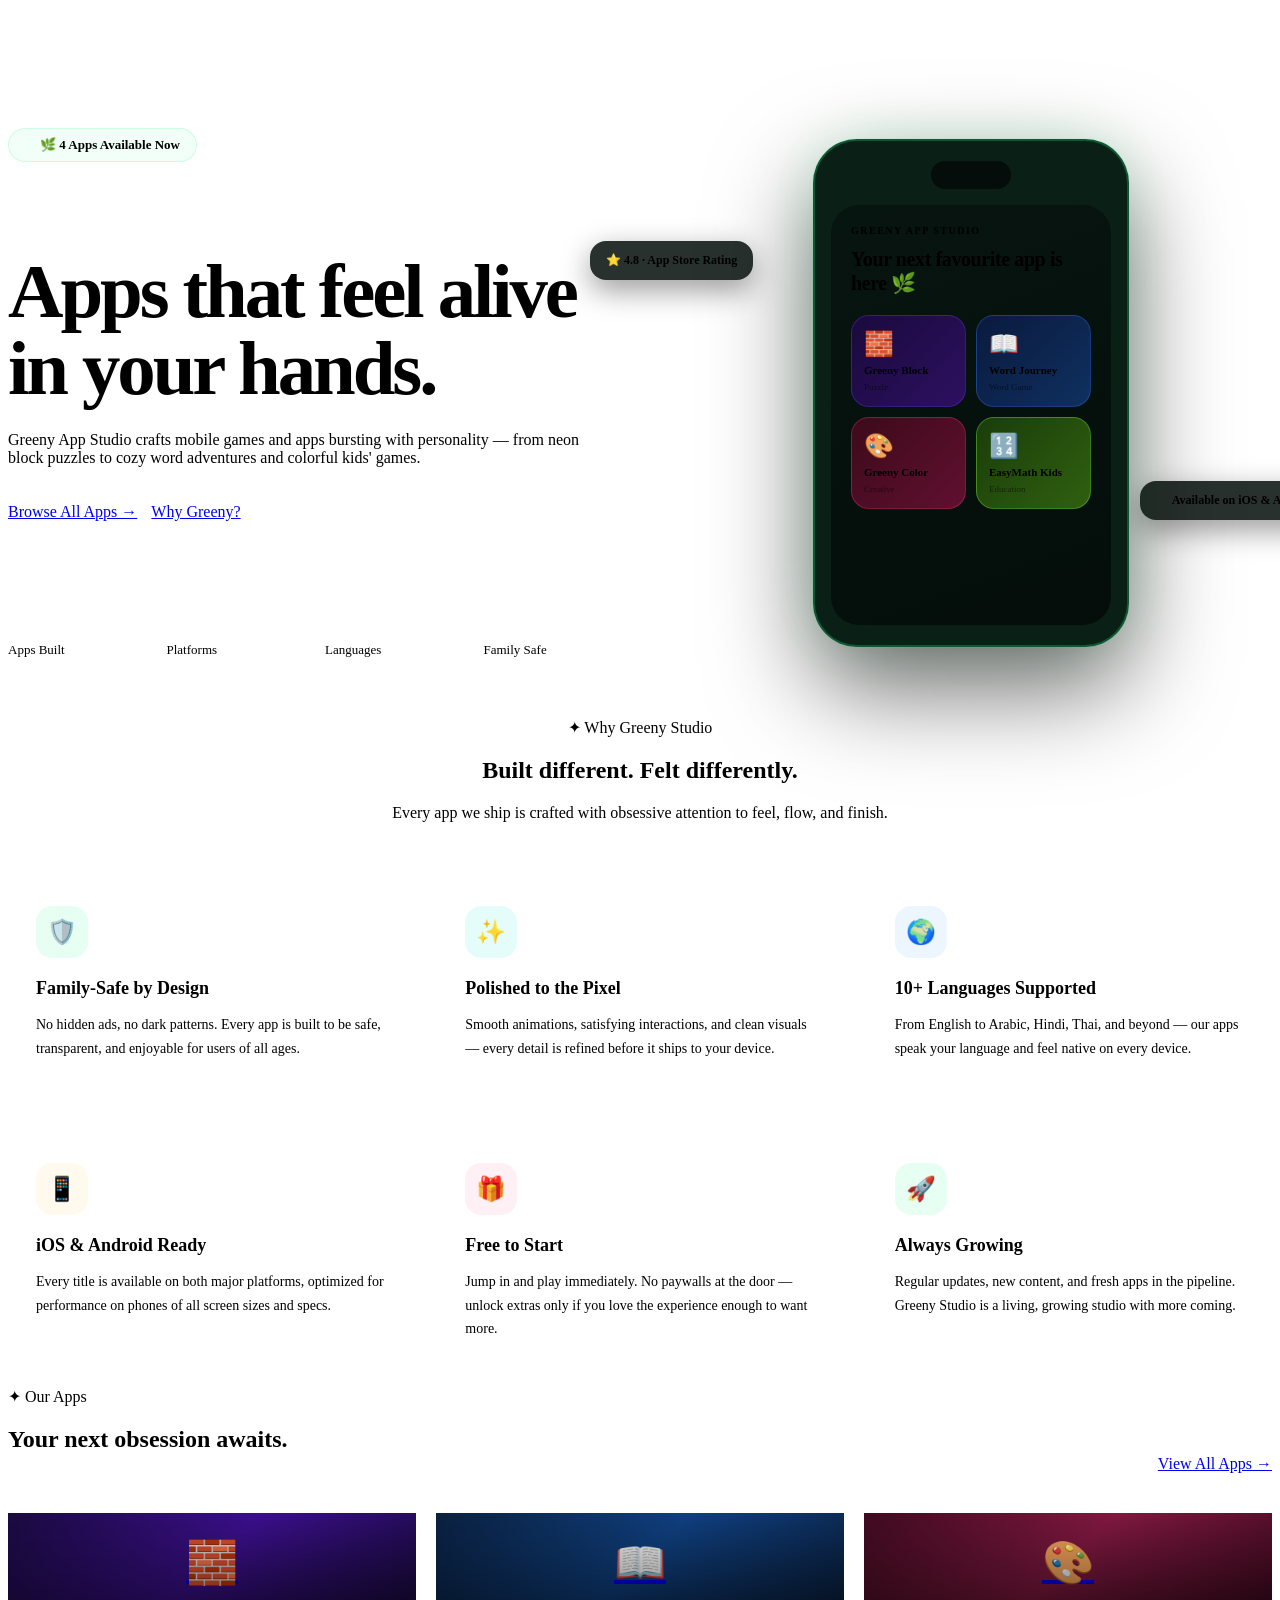
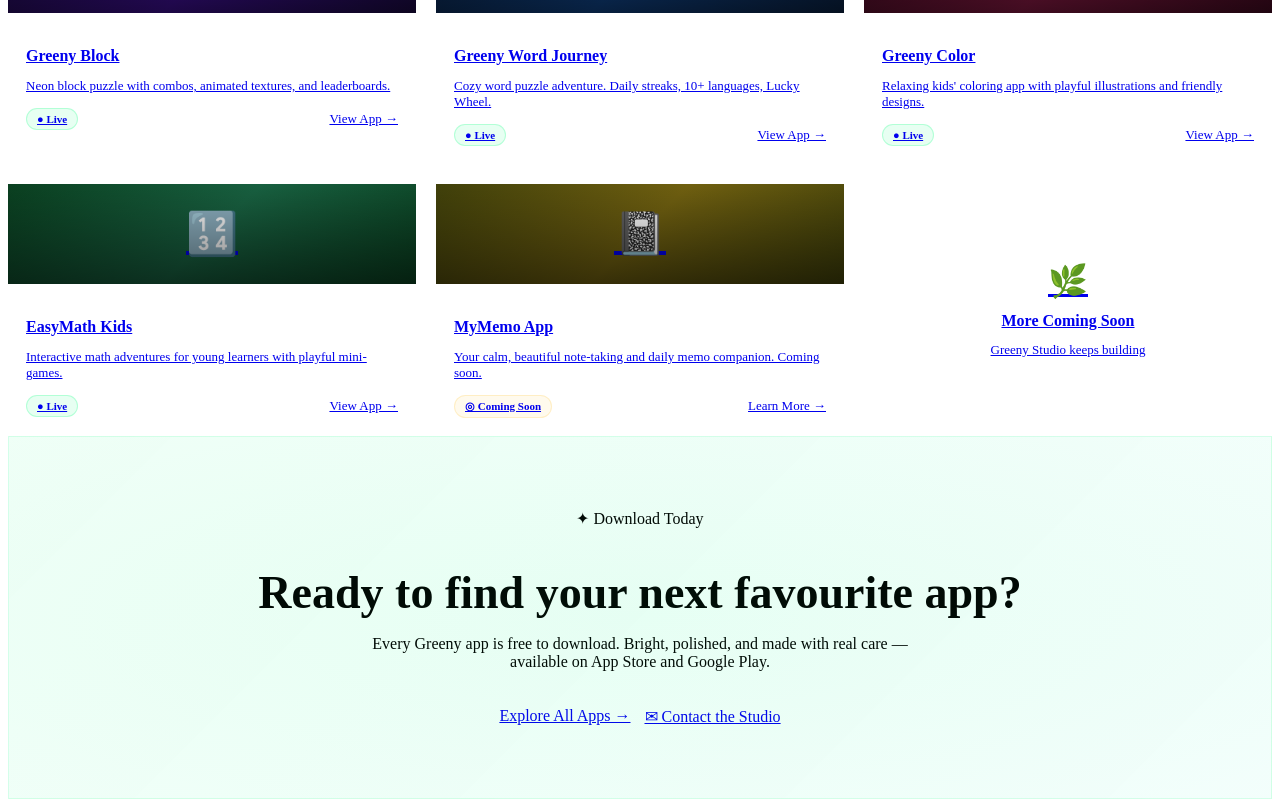
==== index.html @ 75792590 "Initial commit" ====
<!DOCTYPE html>
<html lang="en">
<head>
  <meta charset="UTF-8" />
  <meta name="viewport" content="width=device-width, initial-scale=1.0" />
  <title>Greeny App Studio — Playful Mobile Apps</title>
  <meta name="description" content="Greeny App Studio creates playful, polished mobile games and apps. Discover Greeny Block, Greeny Word Journey, Greeny Color, EasyMath Kids and more." />
  <link rel="stylesheet" href="css/style.css" />
  <style>
    /* ── Hero ── */
    .hero {
      padding: 80px 0 60px;
      display: grid;
      grid-template-columns: 1fr 1fr;
      gap: 60px;
      align-items: center;
    }

    .hero-badge {
      display: inline-flex;
      align-items: center;
      gap: 8px;
      padding: 8px 16px;
      background: rgba(20,255,130,0.06);
      border: 1px solid rgba(20,255,130,0.18);
      border-radius: 999px;
      font-size: 13px;
      font-weight: 600;
      color: var(--g1);
      margin-bottom: 28px;
    }

    .hero-badge::before {
      content: '';
      width: 7px; height: 7px;
      border-radius: 50%;
      background: var(--g1);
      box-shadow: 0 0 8px var(--g1);
      animation: pulse-glow 2s infinite;
    }

    .hero h1 {
      font-size: clamp(44px, 6vw, 78px);
      letter-spacing: -0.04em;
      line-height: 1.0;
      margin-bottom: 24px;
    }

    .hero-buttons {
      display: flex;
      gap: 14px;
      flex-wrap: wrap;
      margin-top: 36px;
    }

    .hero-stats {
      display: flex;
      gap: 32px;
      margin-top: 44px;
      padding-top: 36px;
      border-top: 1px solid var(--border);
      flex-wrap: wrap;
    }

    .stat-item { flex: 1; min-width: 90px; }
    .stat-num {
      font-size: 32px;
      font-weight: 700;
      letter-spacing: -0.03em;
      background: linear-gradient(135deg, var(--g1), var(--teal));
      -webkit-background-clip: text;
      -webkit-text-fill-color: transparent;
      background-clip: text;
    }
    .stat-label { font-size: 13px; color: var(--text3); margin-top: 4px; }

    /* ── Hero Visual ── */
    .hero-visual {
      position: relative;
    }

    .phone-mockup {
      position: relative;
      z-index: 2;
    }

    .phone-frame {
      width: 280px;
      margin: 0 auto;
      background: #0a1f15;
      border-radius: 44px;
      border: 2px solid rgba(20,255,130,0.25);
      padding: 20px 16px;
      box-shadow:
        0 0 0 1px rgba(20,255,130,0.08),
        0 40px 100px rgba(0,0,0,0.6),
        0 0 60px rgba(20,255,130,0.12);
      animation: float 4s ease-in-out infinite;
    }

    .phone-notch {
      width: 80px; height: 28px;
      background: #040d0a;
      border-radius: 999px;
      margin: 0 auto 16px;
    }

    .phone-screen {
      background: linear-gradient(160deg, #071510, #040d0a);
      border-radius: 28px;
      padding: 20px;
      min-height: 380px;
      overflow: hidden;
    }

    .phone-app-header {
      font-size: 10px;
      letter-spacing: 0.15em;
      text-transform: uppercase;
      color: var(--g1);
      font-weight: 700;
      margin-bottom: 12px;
    }

    .phone-app-title {
      font-size: 20px;
      font-weight: 700;
      letter-spacing: -0.02em;
      margin-bottom: 20px;
    }

    .phone-app-tiles {
      display: grid;
      grid-template-columns: 1fr 1fr;
      gap: 10px;
    }

    .phone-tile {
      border-radius: 18px;
      padding: 14px 12px;
      display: flex;
      flex-direction: column;
      gap: 6px;
    }

    .phone-tile-icon { font-size: 24px; }
    .phone-tile-name { font-size: 11px; font-weight: 700; }
    .phone-tile-type { font-size: 9px; opacity: 0.5; }

    .tile-block  { background: linear-gradient(135deg, #1a0a3d, #2d1060); border: 1px solid rgba(120,60,255,0.3); }
    .tile-word   { background: linear-gradient(135deg, #0a1a3d, #0f3060); border: 1px solid rgba(60,120,255,0.3); }
    .tile-color  { background: linear-gradient(135deg, #3d0a1a, #601030); border: 1px solid rgba(255,60,120,0.3); }
    .tile-math   { background: linear-gradient(135deg, #1a3d0a, #306010); border: 1px solid rgba(120,255,60,0.3); }

    .floating-cards {
      position: absolute;
      inset: 0;
      pointer-events: none;
    }

    .float-card {
      position: absolute;
      background: rgba(4,13,10,0.85);
      border: 1px solid var(--border2);
      border-radius: 16px;
      padding: 12px 16px;
      font-size: 12px;
      font-weight: 600;
      display: flex;
      align-items: center;
      gap: 8px;
      backdrop-filter: blur(12px);
      white-space: nowrap;
      box-shadow: 0 10px 30px rgba(0,0,0,0.4);
    }

    .float-card--rating { top: 20%; left: -80px; animation: float 3.5s 0.5s ease-in-out infinite; }
    .float-card--dl { bottom: 25%; right: -60px; animation: float 4.2s 1s ease-in-out infinite; }
    .float-card .dot { width: 8px; height: 8px; border-radius: 50%; background: var(--g1); box-shadow: 0 0 8px var(--g1); }

    /* ── Why Us ── */
    .features-grid {
      display: grid;
      grid-template-columns: repeat(3, 1fr);
      gap: 24px;
    }

    .feature-card {
      padding: 32px 28px;
      border-radius: var(--r-lg);
      background: var(--surface);
      border: 1px solid var(--border);
      transition: all 0.3s var(--ease);
      position: relative;
      overflow: hidden;
    }

    .feature-card::before {
      content: '';
      position: absolute;
      top: 0; left: 0; right: 0;
      height: 1px;
      background: linear-gradient(90deg, transparent, rgba(20,255,130,0.4), transparent);
      opacity: 0;
      transition: opacity 0.3s;
    }

    .feature-card:hover { border-color: rgba(20,255,130,0.2); transform: translateY(-4px); }
    .feature-card:hover::before { opacity: 1; }

    .feature-icon {
      width: 52px; height: 52px;
      border-radius: 16px;
      display: flex; align-items: center; justify-content: center;
      font-size: 24px;
      margin-bottom: 20px;
    }

    .feature-card h3 { font-size: 18px; margin-bottom: 10px; }
    .feature-card p { font-size: 14px; color: var(--text2); line-height: 1.7; }

    /* ── App Showcase ── */
    .apps-row {
      display: grid;
      grid-template-columns: repeat(3, 1fr);
      gap: 20px;
    }

    .app-mini-card {
      background: var(--surface);
      border: 1px solid var(--border);
      border-radius: var(--r-lg);
      overflow: hidden;
      transition: all 0.3s var(--ease);
      cursor: pointer;
    }

    .app-mini-card:hover {
      border-color: rgba(20,255,130,0.3);
      transform: translateY(-6px);
      box-shadow: 0 20px 50px rgba(0,0,0,0.5), 0 0 30px rgba(20,255,130,0.08);
    }

    .app-mini-banner {
      height: 100px;
      display: flex;
      align-items: center;
      justify-content: center;
      font-size: 42px;
      position: relative;
      overflow: hidden;
    }

    .app-mini-banner::after {
      content: '';
      position: absolute;
      inset: 0;
      background: linear-gradient(0deg, rgba(0,0,0,0.5), transparent);
    }

    .banner-block  { background: linear-gradient(135deg, #1a0a40, #3b0f8c, #1a0a40); }
    .banner-word   { background: linear-gradient(135deg, #0a2040, #0f4080, #0a2040); }
    .banner-color  { background: linear-gradient(135deg, #400a20, #801840, #400a20); }
    .banner-math   { background: linear-gradient(135deg, #0a4020, #186040, #0a4020); }
    .banner-memo   { background: linear-gradient(135deg, #40400a, #706010, #40400a); }

    .app-mini-body { padding: 18px; }
    .app-mini-body h3 { font-size: 16px; margin-bottom: 6px; }
    .app-mini-body p { font-size: 13px; color: var(--text2); margin-bottom: 14px; }

    .app-mini-footer {
      display: flex;
      align-items: center;
      justify-content: space-between;
    }

    .status-pill {
      font-size: 11px;
      font-weight: 700;
      padding: 4px 10px;
      border-radius: 999px;
    }
    .status-live { background: rgba(20,255,130,0.1); color: var(--g1); border: 1px solid rgba(20,255,130,0.25); }
    .status-soon { background: rgba(255,201,77,0.1); color: var(--amber); border: 1px solid rgba(255,201,77,0.25); }

    .view-link { font-size: 13px; color: var(--text3); transition: color 0.2s; }
    .app-mini-card:hover .view-link { color: var(--g1); }

    /* ── CTA ── */
    .cta-block {
      background: linear-gradient(135deg, rgba(20,255,130,0.06), rgba(0,229,200,0.04));
      border: 1px solid rgba(20,255,130,0.15);
      border-radius: var(--r-xl);
      padding: 72px 60px;
      text-align: center;
      position: relative;
      overflow: hidden;
    }

    .cta-block::before {
      content: '';
      position: absolute;
      top: -50%; left: -50%;
      width: 200%; height: 200%;
      background: radial-gradient(ellipse at center, rgba(20,255,130,0.06), transparent 60%);
      pointer-events: none;
    }

    .cta-block h2 { font-size: clamp(28px, 4vw, 46px); margin-bottom: 16px; }
    .cta-block p { font-size: 16px; color: var(--text2); margin-bottom: 36px; max-width: 560px; margin-left: auto; margin-right: auto; }
    .cta-buttons { display: flex; gap: 14px; justify-content: center; flex-wrap: wrap; }

    /* ── Responsive ── */
    @media (max-width: 900px) {
      .hero { grid-template-columns: 1fr; }
      .hero-visual { display: none; }
      .features-grid { grid-template-columns: 1fr 1fr; }
      .apps-row { grid-template-columns: 1fr 1fr; }
    }

    @media (max-width: 600px) {
      .features-grid { grid-template-columns: 1fr; }
      .apps-row { grid-template-columns: 1fr; }
      .cta-block { padding: 40px 24px; }
    }
  </style>
</head>
<body>
  <script src="js/shared.js"></script>
  <script>injectNav('home');</script>

  <main>
    <!-- ── HERO ── -->
    <section class="section" style="padding-top: 40px;">
      <div class="wrap">
        <div class="hero">
          <div class="anim-fadeup">
            <div class="hero-badge">🌿 4 Apps Available Now</div>
            <h1>Apps that feel <span class="gradient-text">alive</span> in your hands.</h1>
            <p class="lead">
              Greeny App Studio crafts mobile games and apps bursting with personality — from neon block puzzles to cozy word adventures and colorful kids' games.
            </p>
            <div class="hero-buttons">
              <a href="apps.html" class="btn btn-primary btn-lg">Browse All Apps →</a>
              <a href="#why" class="btn btn-ghost btn-lg">Why Greeny?</a>
            </div>
            <div class="hero-stats">
              <div class="stat-item">
                <div class="stat-num">5</div>
                <div class="stat-label">Apps Built</div>
              </div>
              <div class="stat-item">
                <div class="stat-num">2+</div>
                <div class="stat-label">Platforms</div>
              </div>
              <div class="stat-item">
                <div class="stat-num">10+</div>
                <div class="stat-label">Languages</div>
              </div>
              <div class="stat-item">
                <div class="stat-num">100%</div>
                <div class="stat-label">Family Safe</div>
              </div>
            </div>
          </div>

          <div class="hero-visual anim-fadeup anim-delay-3">
            <div class="floating-cards">
              <div class="float-card float-card--rating">⭐ 4.8 · App Store Rating</div>
              <div class="float-card float-card--dl">
                <div class="dot"></div>
                Available on iOS &amp; Android
              </div>
            </div>
            <div class="phone-mockup">
              <div class="phone-frame">
                <div class="phone-notch"></div>
                <div class="phone-screen">
                  <div class="phone-app-header">Greeny App Studio</div>
                  <div class="phone-app-title">Your next favourite app is here 🌿</div>
                  <div class="phone-app-tiles">
                    <div class="phone-tile tile-block">
                      <div class="phone-tile-icon">🧱</div>
                      <div class="phone-tile-name">Greeny Block</div>
                      <div class="phone-tile-type">Puzzle</div>
                    </div>
                    <div class="phone-tile tile-word">
                      <div class="phone-tile-icon">📖</div>
                      <div class="phone-tile-name">Word Journey</div>
                      <div class="phone-tile-type">Word Game</div>
                    </div>
                    <div class="phone-tile tile-color">
                      <div class="phone-tile-icon">🎨</div>
                      <div class="phone-tile-name">Greeny Color</div>
                      <div class="phone-tile-type">Creative</div>
                    </div>
                    <div class="phone-tile tile-math">
                      <div class="phone-tile-icon">🔢</div>
                      <div class="phone-tile-name">EasyMath Kids</div>
                      <div class="phone-tile-type">Education</div>
                    </div>
                  </div>
                </div>
              </div>
            </div>
          </div>
        </div>
      </div>
    </section>

    <div class="divider"></div>

    <!-- ── WHY US ── -->
    <section id="why" class="section">
      <div class="wrap">
        <div style="text-align:center;margin-bottom:52px;" class="anim-fadeup">
          <div class="eyebrow">✦ Why Greeny Studio</div>
          <h2 class="section-title">Built different. <span class="gradient-text">Felt differently.</span></h2>
          <p class="lead" style="margin-inline:auto;text-align:center;">Every app we ship is crafted with obsessive attention to feel, flow, and finish.</p>
        </div>
        <div class="features-grid">
          <div class="feature-card anim-fadeup anim-delay-1">
            <div class="feature-icon" style="background:rgba(20,255,130,0.1);">🛡️</div>
            <h3>Family-Safe by Design</h3>
            <p>No hidden ads, no dark patterns. Every app is built to be safe, transparent, and enjoyable for users of all ages.</p>
          </div>
          <div class="feature-card anim-fadeup anim-delay-2">
            <div class="feature-icon" style="background:rgba(0,229,200,0.1);">✨</div>
            <h3>Polished to the Pixel</h3>
            <p>Smooth animations, satisfying interactions, and clean visuals — every detail is refined before it ships to your device.</p>
          </div>
          <div class="feature-card anim-fadeup anim-delay-3">
            <div class="feature-icon" style="background:rgba(79,163,255,0.1);">🌍</div>
            <h3>10+ Languages Supported</h3>
            <p>From English to Arabic, Hindi, Thai, and beyond — our apps speak your language and feel native on every device.</p>
          </div>
          <div class="feature-card anim-fadeup anim-delay-1">
            <div class="feature-icon" style="background:rgba(255,201,77,0.1);">📱</div>
            <h3>iOS &amp; Android Ready</h3>
            <p>Every title is available on both major platforms, optimized for performance on phones of all screen sizes and specs.</p>
          </div>
          <div class="feature-card anim-fadeup anim-delay-2">
            <div class="feature-icon" style="background:rgba(255,107,157,0.1);">🎁</div>
            <h3>Free to Start</h3>
            <p>Jump in and play immediately. No paywalls at the door — unlock extras only if you love the experience enough to want more.</p>
          </div>
          <div class="feature-card anim-fadeup anim-delay-3">
            <div class="feature-icon" style="background:rgba(20,255,130,0.1);">🚀</div>
            <h3>Always Growing</h3>
            <p>Regular updates, new content, and fresh apps in the pipeline. Greeny Studio is a living, growing studio with more coming.</p>
          </div>
        </div>
      </div>
    </section>

    <div class="divider"></div>

    <!-- ── APPS PREVIEW ── -->
    <section class="section">
      <div class="wrap">
        <div style="display:flex;align-items:flex-end;justify-content:space-between;margin-bottom:40px;flex-wrap:wrap;gap:16px;" class="anim-fadeup">
          <div>
            <div class="eyebrow">✦ Our Apps</div>
            <h2 class="section-title">Your next <span class="gradient-text">obsession</span> awaits.</h2>
          </div>
          <a href="apps.html" class="btn btn-ghost">View All Apps →</a>
        </div>

        <div class="apps-row">
          <a href="apps.html#greeny-block" class="app-mini-card anim-fadeup anim-delay-1">
            <div class="app-mini-banner banner-block">🧱</div>
            <div class="app-mini-body">
              <h3>Greeny Block</h3>
              <p>Neon block puzzle with combos, animated textures, and leaderboards.</p>
              <div class="app-mini-footer">
                <span class="status-pill status-live">● Live</span>
                <span class="view-link">View App →</span>
              </div>
            </div>
          </a>
          <a href="apps.html#greeny-word" class="app-mini-card anim-fadeup anim-delay-2">
            <div class="app-mini-banner banner-word">📖</div>
            <div class="app-mini-body">
              <h3>Greeny Word Journey</h3>
              <p>Cozy word puzzle adventure. Daily streaks, 10+ languages, Lucky Wheel.</p>
              <div class="app-mini-footer">
                <span class="status-pill status-live">● Live</span>
                <span class="view-link">View App →</span>
              </div>
            </div>
          </a>
          <a href="apps.html#greeny-color" class="app-mini-card anim-fadeup anim-delay-3">
            <div class="app-mini-banner banner-color">🎨</div>
            <div class="app-mini-body">
              <h3>Greeny Color</h3>
              <p>Relaxing kids' coloring app with playful illustrations and friendly designs.</p>
              <div class="app-mini-footer">
                <span class="status-pill status-live">● Live</span>
                <span class="view-link">View App →</span>
              </div>
            </div>
          </a>
          <a href="apps.html#easymath" class="app-mini-card anim-fadeup anim-delay-1">
            <div class="app-mini-banner banner-math">🔢</div>
            <div class="app-mini-body">
              <h3>EasyMath Kids</h3>
              <p>Interactive math adventures for young learners with playful mini-games.</p>
              <div class="app-mini-footer">
                <span class="status-pill status-live">● Live</span>
                <span class="view-link">View App →</span>
              </div>
            </div>
          </a>
          <a href="apps.html#mymemo" class="app-mini-card anim-fadeup anim-delay-2">
            <div class="app-mini-banner banner-memo">📓</div>
            <div class="app-mini-body">
              <h3>MyMemo App</h3>
              <p>Your calm, beautiful note-taking and daily memo companion. Coming soon.</p>
              <div class="app-mini-footer">
                <span class="status-pill status-soon">◎ Coming Soon</span>
                <span class="view-link">Learn More →</span>
              </div>
            </div>
          </a>
          <a href="apps.html" class="app-mini-card anim-fadeup anim-delay-3" style="display:flex;flex-direction:column;align-items:center;justify-content:center;min-height:180px;text-align:center;gap:12px;">
            <div style="font-size:32px;">🌿</div>
            <div style="font-size:16px;font-weight:700;">More Coming Soon</div>
            <div style="font-size:13px;color:var(--text3);">Greeny Studio keeps building</div>
          </a>
        </div>
      </div>
    </section>

    <!-- ── CTA ── -->
    <section class="section-sm">
      <div class="wrap">
        <div class="cta-block anim-fadeup">
          <div class="eyebrow" style="margin-bottom:24px;">✦ Download Today</div>
          <h2>Ready to find your next <span class="gradient-text">favourite app?</span></h2>
          <p>Every Greeny app is free to download. Bright, polished, and made with real care — available on App Store and Google Play.</p>
          <div class="cta-buttons">
            <a href="apps.html" class="btn btn-primary btn-lg">Explore All Apps →</a>
            <a href="mailto:support@greenystudio.site" class="btn btn-ghost btn-lg">✉ Contact the Studio</a>
          </div>
        </div>
      </div>
    </section>
  </main>

  <script>injectFooter();</script>
</body>
</html>
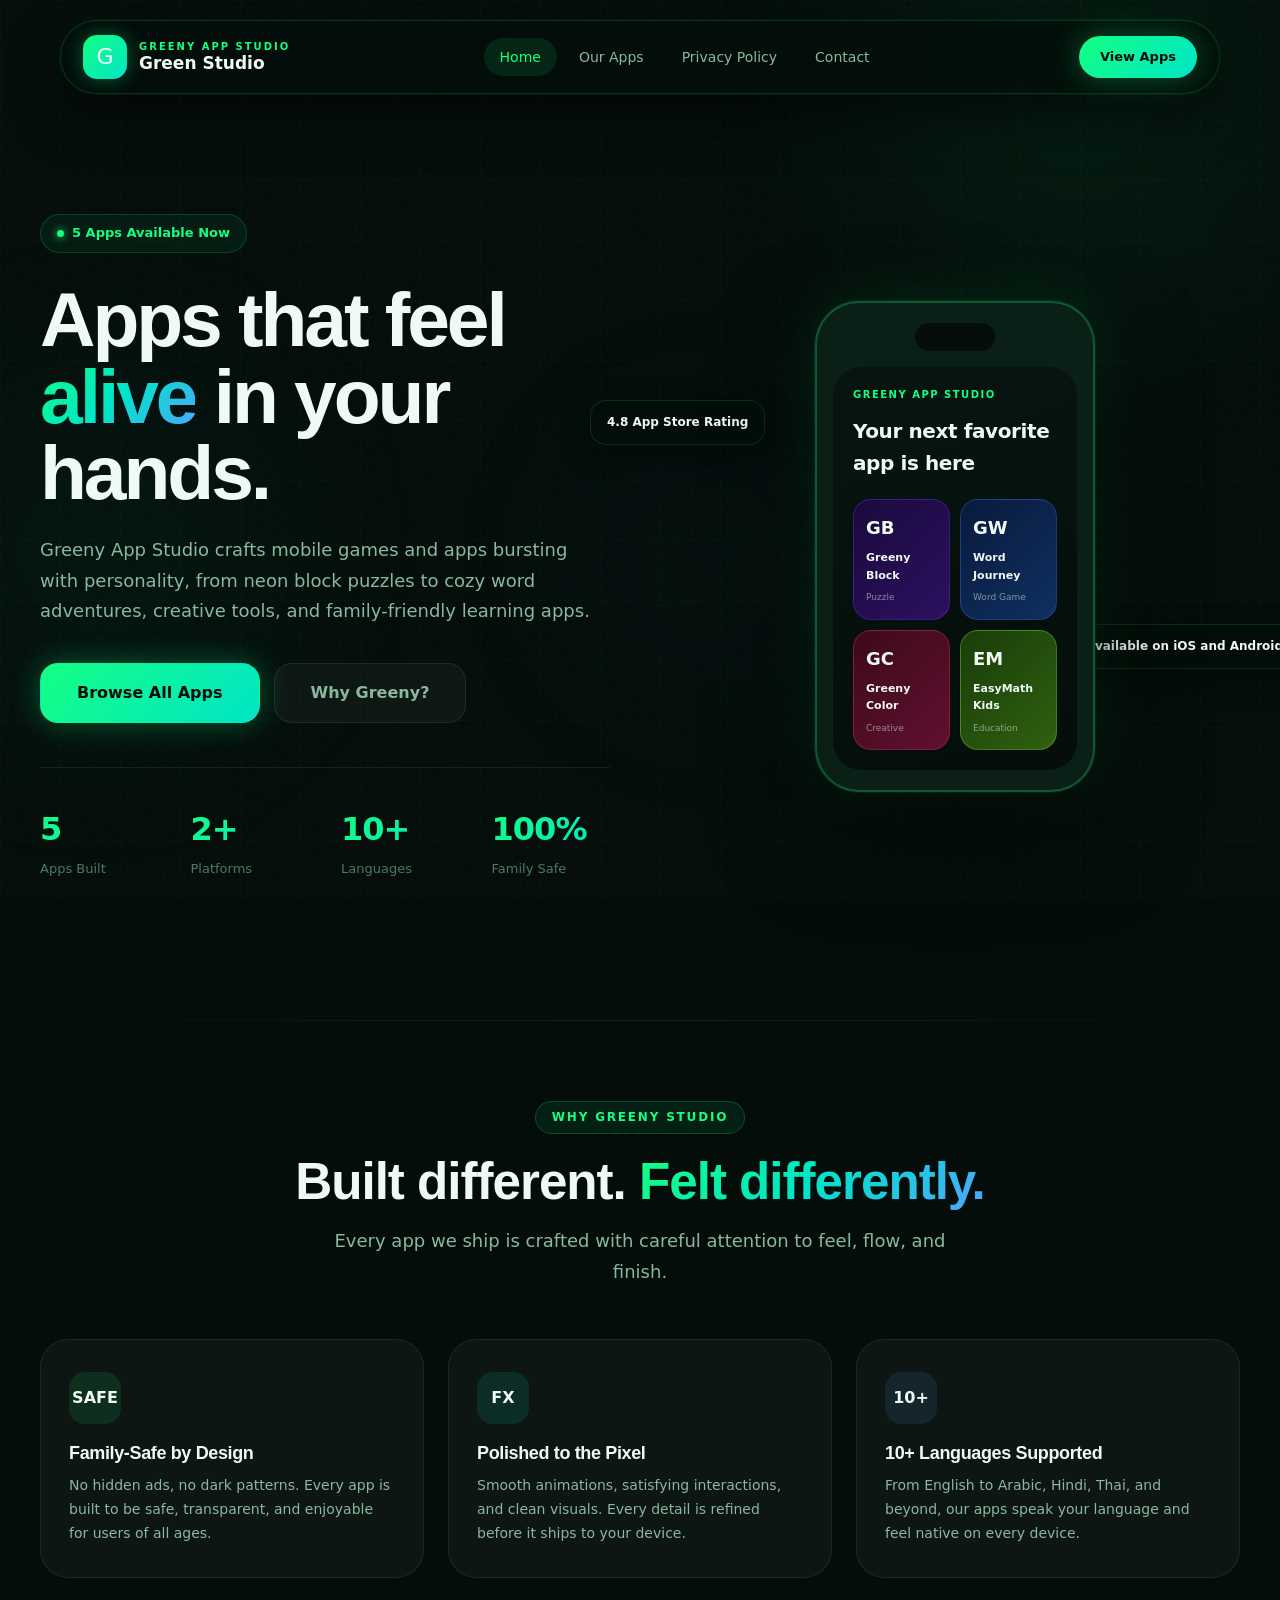
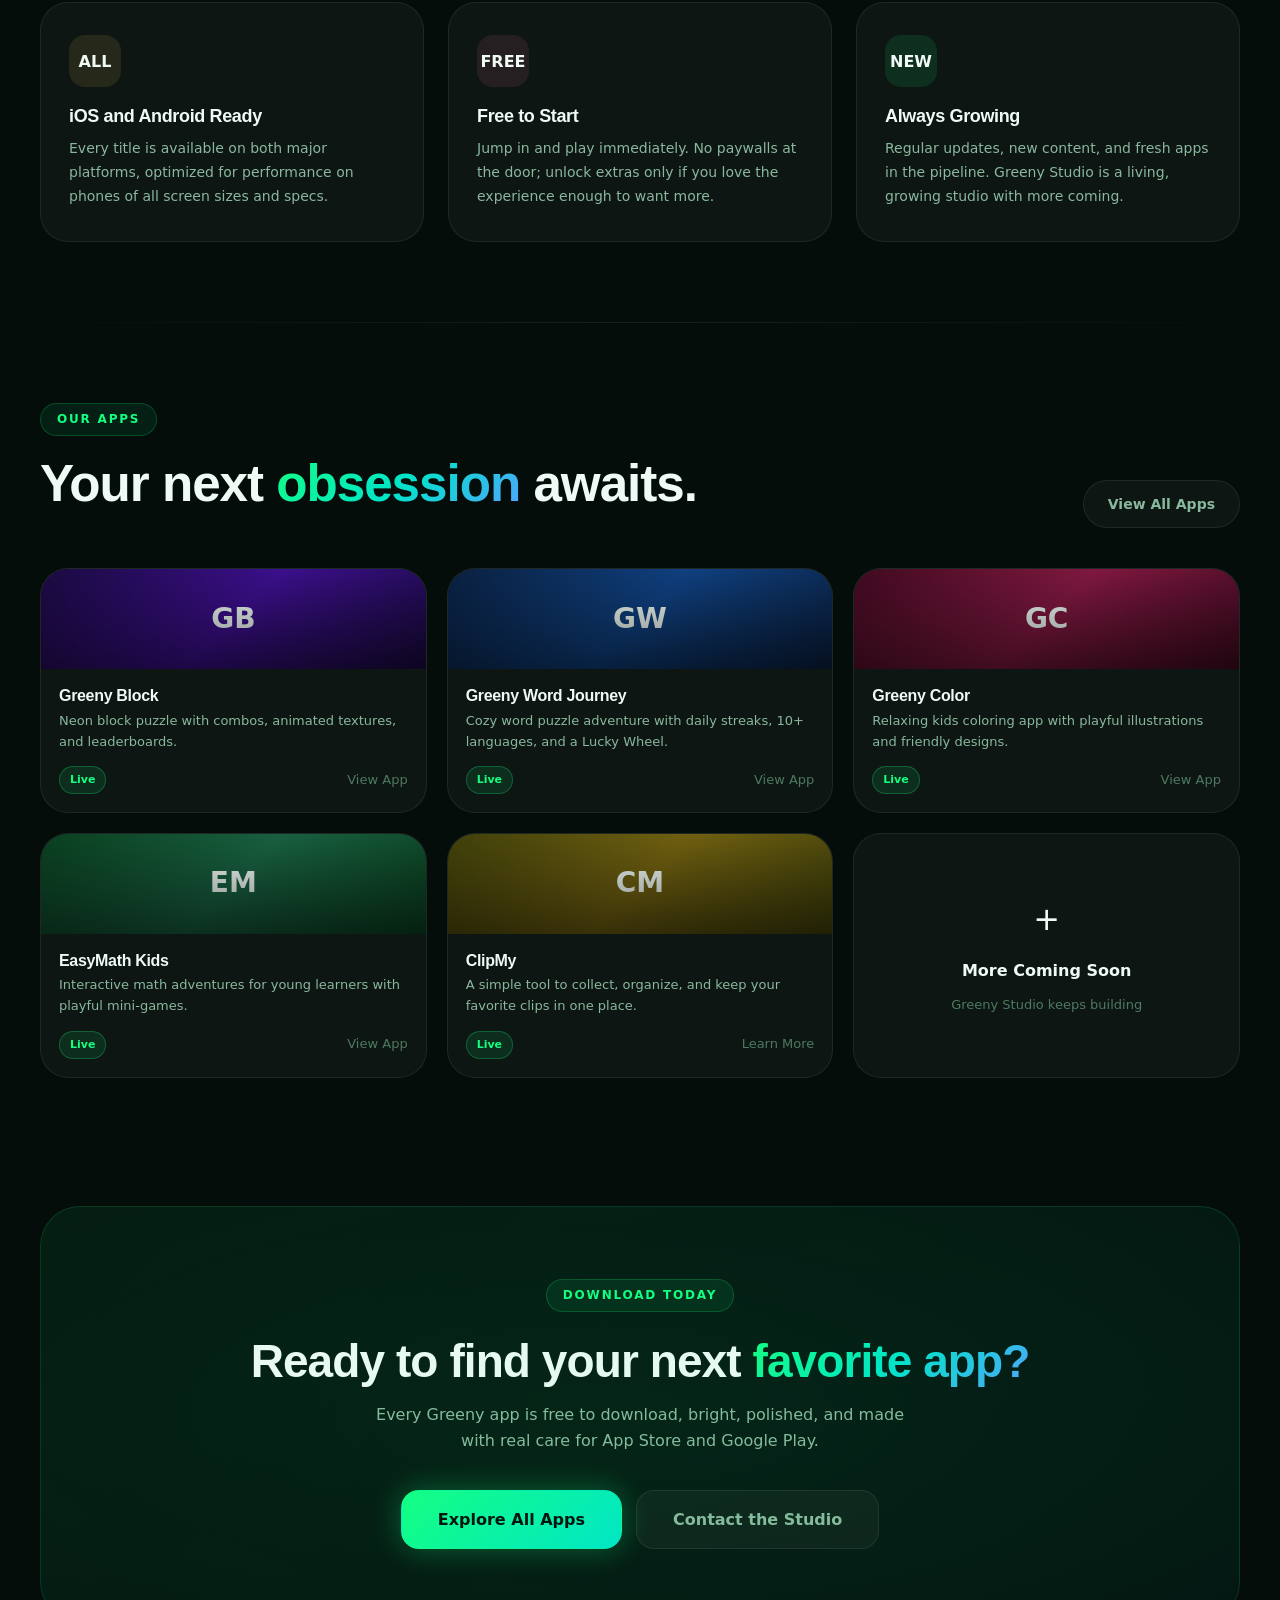
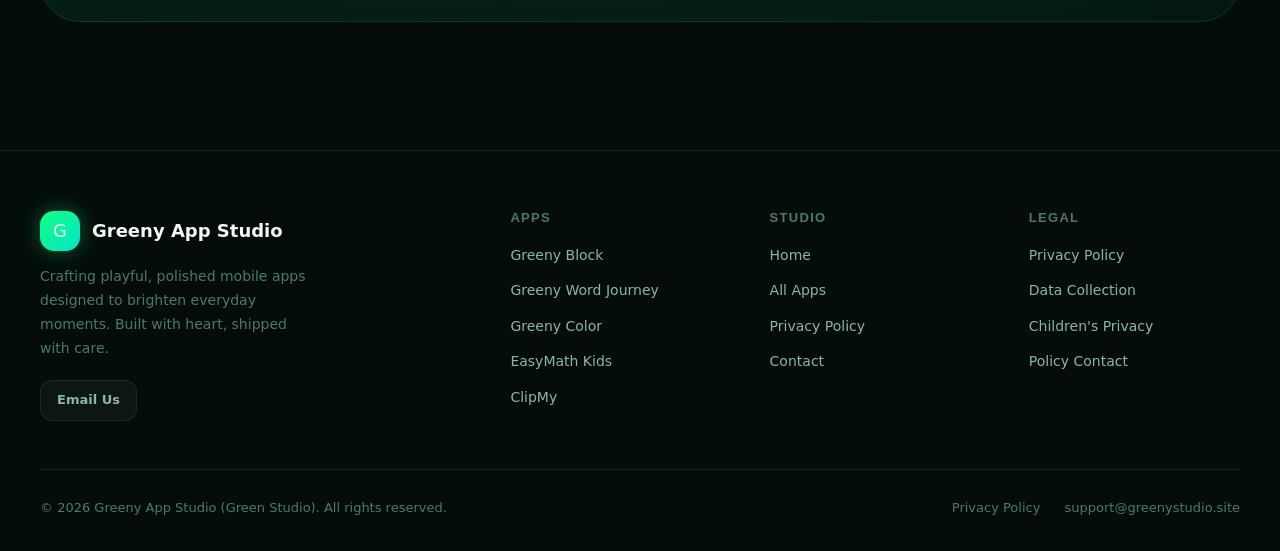
==== commit 4f43fe5c: "update" ====
--- a/index.html
+++ b/index.html
@@ -3,11 +3,13 @@
 <head>
   <meta charset="UTF-8" />
   <meta name="viewport" content="width=device-width, initial-scale=1.0" />
-  <title>Greeny App Studio — Playful Mobile Apps</title>
-  <meta name="description" content="Greeny App Studio creates playful, polished mobile games and apps. Discover Greeny Block, Greeny Word Journey, Greeny Color, EasyMath Kids and more." />
-  <link rel="stylesheet" href="css/style.css" />
+  <title>Greeny App Studio - Playful Mobile Apps</title>
+  <meta
+    name="description"
+    content="Greeny App Studio creates playful, polished mobile games and apps. Discover Greeny Block, Greeny Word Journey, Greeny Color, EasyMath Kids, and ClipMy."
+  />
+  <link rel="stylesheet" href="style.css" />
   <style>
-    /* ── Hero ── */
     .hero {
       padding: 80px 0 60px;
       display: grid;
@@ -31,8 +33,9 @@
     }
 
     .hero-badge::before {
-      content: '';
-      width: 7px; height: 7px;
+      content: "";
+      width: 7px;
+      height: 7px;
       border-radius: 50%;
       background: var(--g1);
       box-shadow: 0 0 8px var(--g1);
@@ -42,7 +45,7 @@
     .hero h1 {
       font-size: clamp(44px, 6vw, 78px);
       letter-spacing: -0.04em;
-      line-height: 1.0;
+      line-height: 1;
       margin-bottom: 24px;
     }
 
@@ -74,7 +77,6 @@
     }
     .stat-label { font-size: 13px; color: var(--text3); margin-top: 4px; }
 
-    /* ── Hero Visual ── */
     .hero-visual {
       position: relative;
     }
@@ -99,7 +101,8 @@
     }
 
     .phone-notch {
-      width: 80px; height: 28px;
+      width: 80px;
+      height: 28px;
       background: #040d0a;
       border-radius: 999px;
       margin: 0 auto 16px;
@@ -143,7 +146,7 @@
       gap: 6px;
     }
 
-    .phone-tile-icon { font-size: 24px; }
+    .phone-tile-icon { font-size: 18px; font-weight: 700; }
     .phone-tile-name { font-size: 11px; font-weight: 700; }
     .phone-tile-type { font-size: 9px; opacity: 0.5; }
 
@@ -178,7 +181,6 @@
     .float-card--dl { bottom: 25%; right: -60px; animation: float 4.2s 1s ease-in-out infinite; }
     .float-card .dot { width: 8px; height: 8px; border-radius: 50%; background: var(--g1); box-shadow: 0 0 8px var(--g1); }
 
-    /* ── Why Us ── */
     .features-grid {
       display: grid;
       grid-template-columns: repeat(3, 1fr);
@@ -196,9 +198,11 @@
     }
 
     .feature-card::before {
-      content: '';
+      content: "";
       position: absolute;
-      top: 0; left: 0; right: 0;
+      top: 0;
+      left: 0;
+      right: 0;
       height: 1px;
       background: linear-gradient(90deg, transparent, rgba(20,255,130,0.4), transparent);
       opacity: 0;
@@ -209,17 +213,20 @@
     .feature-card:hover::before { opacity: 1; }
 
     .feature-icon {
-      width: 52px; height: 52px;
+      width: 52px;
+      height: 52px;
       border-radius: 16px;
-      display: flex; align-items: center; justify-content: center;
-      font-size: 24px;
+      display: flex;
+      align-items: center;
+      justify-content: center;
+      font-size: 16px;
+      font-weight: 700;
       margin-bottom: 20px;
     }
 
     .feature-card h3 { font-size: 18px; margin-bottom: 10px; }
     .feature-card p { font-size: 14px; color: var(--text2); line-height: 1.7; }
 
-    /* ── App Showcase ── */
     .apps-row {
       display: grid;
       grid-template-columns: repeat(3, 1fr);
@@ -246,13 +253,14 @@
       display: flex;
       align-items: center;
       justify-content: center;
-      font-size: 42px;
+      font-size: 28px;
+      font-weight: 700;
       position: relative;
       overflow: hidden;
     }
 
     .app-mini-banner::after {
-      content: '';
+      content: "";
       position: absolute;
       inset: 0;
       background: linear-gradient(0deg, rgba(0,0,0,0.5), transparent);
@@ -286,7 +294,6 @@
     .view-link { font-size: 13px; color: var(--text3); transition: color 0.2s; }
     .app-mini-card:hover .view-link { color: var(--g1); }
 
-    /* ── CTA ── */
     .cta-block {
       background: linear-gradient(135deg, rgba(20,255,130,0.06), rgba(0,229,200,0.04));
       border: 1px solid rgba(20,255,130,0.15);
@@ -298,19 +305,27 @@
     }
 
     .cta-block::before {
-      content: '';
+      content: "";
       position: absolute;
-      top: -50%; left: -50%;
-      width: 200%; height: 200%;
+      top: -50%;
+      left: -50%;
+      width: 200%;
+      height: 200%;
       background: radial-gradient(ellipse at center, rgba(20,255,130,0.06), transparent 60%);
       pointer-events: none;
     }
 
     .cta-block h2 { font-size: clamp(28px, 4vw, 46px); margin-bottom: 16px; }
-    .cta-block p { font-size: 16px; color: var(--text2); margin-bottom: 36px; max-width: 560px; margin-left: auto; margin-right: auto; }
+    .cta-block p {
+      font-size: 16px;
+      color: var(--text2);
+      margin-bottom: 36px;
+      max-width: 560px;
+      margin-left: auto;
+      margin-right: auto;
+    }
     .cta-buttons { display: flex; gap: 14px; justify-content: center; flex-wrap: wrap; }
 
-    /* ── Responsive ── */
     @media (max-width: 900px) {
       .hero { grid-template-columns: 1fr; }
       .hero-visual { display: none; }
@@ -326,22 +341,21 @@
   </style>
 </head>
 <body>
-  <script src="js/shared.js"></script>
+  <script src="shared.js"></script>
   <script>injectNav('home');</script>
 
   <main>
-    <!-- ── HERO ── -->
     <section class="section" style="padding-top: 40px;">
       <div class="wrap">
         <div class="hero">
           <div class="anim-fadeup">
-            <div class="hero-badge">🌿 4 Apps Available Now</div>
+            <div class="hero-badge">5 Apps Available Now</div>
             <h1>Apps that feel <span class="gradient-text">alive</span> in your hands.</h1>
             <p class="lead">
-              Greeny App Studio crafts mobile games and apps bursting with personality — from neon block puzzles to cozy word adventures and colorful kids' games.
+              Greeny App Studio crafts mobile games and apps bursting with personality, from neon block puzzles to cozy word adventures, creative tools, and family-friendly learning apps.
             </p>
             <div class="hero-buttons">
-              <a href="apps.html" class="btn btn-primary btn-lg">Browse All Apps →</a>
+              <a href="apps.html" class="btn btn-primary btn-lg">Browse All Apps</a>
               <a href="#why" class="btn btn-ghost btn-lg">Why Greeny?</a>
             </div>
             <div class="hero-stats">
@@ -366,10 +380,10 @@
 
           <div class="hero-visual anim-fadeup anim-delay-3">
             <div class="floating-cards">
-              <div class="float-card float-card--rating">⭐ 4.8 · App Store Rating</div>
+              <div class="float-card float-card--rating">4.8 App Store Rating</div>
               <div class="float-card float-card--dl">
                 <div class="dot"></div>
-                Available on iOS &amp; Android
+                Available on iOS and Android
               </div>
             </div>
             <div class="phone-mockup">
@@ -377,25 +391,25 @@
                 <div class="phone-notch"></div>
                 <div class="phone-screen">
                   <div class="phone-app-header">Greeny App Studio</div>
-                  <div class="phone-app-title">Your next favourite app is here 🌿</div>
+                  <div class="phone-app-title">Your next favorite app is here</div>
                   <div class="phone-app-tiles">
                     <div class="phone-tile tile-block">
-                      <div class="phone-tile-icon">🧱</div>
+                      <div class="phone-tile-icon">GB</div>
                       <div class="phone-tile-name">Greeny Block</div>
                       <div class="phone-tile-type">Puzzle</div>
                     </div>
                     <div class="phone-tile tile-word">
-                      <div class="phone-tile-icon">📖</div>
+                      <div class="phone-tile-icon">GW</div>
                       <div class="phone-tile-name">Word Journey</div>
                       <div class="phone-tile-type">Word Game</div>
                     </div>
                     <div class="phone-tile tile-color">
-                      <div class="phone-tile-icon">🎨</div>
+                      <div class="phone-tile-icon">GC</div>
                       <div class="phone-tile-name">Greeny Color</div>
                       <div class="phone-tile-type">Creative</div>
                     </div>
                     <div class="phone-tile tile-math">
-                      <div class="phone-tile-icon">🔢</div>
+                      <div class="phone-tile-icon">EM</div>
                       <div class="phone-tile-name">EasyMath Kids</div>
                       <div class="phone-tile-type">Education</div>
                     </div>
@@ -410,42 +424,41 @@
 
     <div class="divider"></div>
 
-    <!-- ── WHY US ── -->
     <section id="why" class="section">
       <div class="wrap">
         <div style="text-align:center;margin-bottom:52px;" class="anim-fadeup">
-          <div class="eyebrow">✦ Why Greeny Studio</div>
+          <div class="eyebrow">Why Greeny Studio</div>
           <h2 class="section-title">Built different. <span class="gradient-text">Felt differently.</span></h2>
-          <p class="lead" style="margin-inline:auto;text-align:center;">Every app we ship is crafted with obsessive attention to feel, flow, and finish.</p>
+          <p class="lead" style="margin-inline:auto;text-align:center;">Every app we ship is crafted with careful attention to feel, flow, and finish.</p>
         </div>
         <div class="features-grid">
           <div class="feature-card anim-fadeup anim-delay-1">
-            <div class="feature-icon" style="background:rgba(20,255,130,0.1);">🛡️</div>
+            <div class="feature-icon" style="background:rgba(20,255,130,0.1);">SAFE</div>
             <h3>Family-Safe by Design</h3>
             <p>No hidden ads, no dark patterns. Every app is built to be safe, transparent, and enjoyable for users of all ages.</p>
           </div>
           <div class="feature-card anim-fadeup anim-delay-2">
-            <div class="feature-icon" style="background:rgba(0,229,200,0.1);">✨</div>
+            <div class="feature-icon" style="background:rgba(0,229,200,0.1);">FX</div>
             <h3>Polished to the Pixel</h3>
-            <p>Smooth animations, satisfying interactions, and clean visuals — every detail is refined before it ships to your device.</p>
+            <p>Smooth animations, satisfying interactions, and clean visuals. Every detail is refined before it ships to your device.</p>
           </div>
           <div class="feature-card anim-fadeup anim-delay-3">
-            <div class="feature-icon" style="background:rgba(79,163,255,0.1);">🌍</div>
+            <div class="feature-icon" style="background:rgba(79,163,255,0.1);">10+</div>
             <h3>10+ Languages Supported</h3>
-            <p>From English to Arabic, Hindi, Thai, and beyond — our apps speak your language and feel native on every device.</p>
+            <p>From English to Arabic, Hindi, Thai, and beyond, our apps speak your language and feel native on every device.</p>
           </div>
           <div class="feature-card anim-fadeup anim-delay-1">
-            <div class="feature-icon" style="background:rgba(255,201,77,0.1);">📱</div>
-            <h3>iOS &amp; Android Ready</h3>
+            <div class="feature-icon" style="background:rgba(255,201,77,0.1);">ALL</div>
+            <h3>iOS and Android Ready</h3>
             <p>Every title is available on both major platforms, optimized for performance on phones of all screen sizes and specs.</p>
           </div>
           <div class="feature-card anim-fadeup anim-delay-2">
-            <div class="feature-icon" style="background:rgba(255,107,157,0.1);">🎁</div>
+            <div class="feature-icon" style="background:rgba(255,107,157,0.1);">FREE</div>
             <h3>Free to Start</h3>
-            <p>Jump in and play immediately. No paywalls at the door — unlock extras only if you love the experience enough to want more.</p>
+            <p>Jump in and play immediately. No paywalls at the door; unlock extras only if you love the experience enough to want more.</p>
           </div>
           <div class="feature-card anim-fadeup anim-delay-3">
-            <div class="feature-icon" style="background:rgba(20,255,130,0.1);">🚀</div>
+            <div class="feature-icon" style="background:rgba(20,255,130,0.1);">NEW</div>
             <h3>Always Growing</h3>
             <p>Regular updates, new content, and fresh apps in the pipeline. Greeny Studio is a living, growing studio with more coming.</p>
           </div>
@@ -455,75 +468,74 @@
 
     <div class="divider"></div>
 
-    <!-- ── APPS PREVIEW ── -->
     <section class="section">
       <div class="wrap">
         <div style="display:flex;align-items:flex-end;justify-content:space-between;margin-bottom:40px;flex-wrap:wrap;gap:16px;" class="anim-fadeup">
           <div>
-            <div class="eyebrow">✦ Our Apps</div>
+            <div class="eyebrow">Our Apps</div>
             <h2 class="section-title">Your next <span class="gradient-text">obsession</span> awaits.</h2>
           </div>
-          <a href="apps.html" class="btn btn-ghost">View All Apps →</a>
+          <a href="apps.html" class="btn btn-ghost">View All Apps</a>
         </div>
 
         <div class="apps-row">
           <a href="apps.html#greeny-block" class="app-mini-card anim-fadeup anim-delay-1">
-            <div class="app-mini-banner banner-block">🧱</div>
+            <div class="app-mini-banner banner-block">GB</div>
             <div class="app-mini-body">
               <h3>Greeny Block</h3>
               <p>Neon block puzzle with combos, animated textures, and leaderboards.</p>
               <div class="app-mini-footer">
-                <span class="status-pill status-live">● Live</span>
-                <span class="view-link">View App →</span>
+                <span class="status-pill status-live">Live</span>
+                <span class="view-link">View App</span>
               </div>
             </div>
           </a>
           <a href="apps.html#greeny-word" class="app-mini-card anim-fadeup anim-delay-2">
-            <div class="app-mini-banner banner-word">📖</div>
+            <div class="app-mini-banner banner-word">GW</div>
             <div class="app-mini-body">
               <h3>Greeny Word Journey</h3>
-              <p>Cozy word puzzle adventure. Daily streaks, 10+ languages, Lucky Wheel.</p>
+              <p>Cozy word puzzle adventure with daily streaks, 10+ languages, and a Lucky Wheel.</p>
               <div class="app-mini-footer">
-                <span class="status-pill status-live">● Live</span>
-                <span class="view-link">View App →</span>
+                <span class="status-pill status-live">Live</span>
+                <span class="view-link">View App</span>
               </div>
             </div>
           </a>
           <a href="apps.html#greeny-color" class="app-mini-card anim-fadeup anim-delay-3">
-            <div class="app-mini-banner banner-color">🎨</div>
+            <div class="app-mini-banner banner-color">GC</div>
             <div class="app-mini-body">
               <h3>Greeny Color</h3>
-              <p>Relaxing kids' coloring app with playful illustrations and friendly designs.</p>
+              <p>Relaxing kids coloring app with playful illustrations and friendly designs.</p>
               <div class="app-mini-footer">
-                <span class="status-pill status-live">● Live</span>
-                <span class="view-link">View App →</span>
+                <span class="status-pill status-live">Live</span>
+                <span class="view-link">View App</span>
               </div>
             </div>
           </a>
           <a href="apps.html#easymath" class="app-mini-card anim-fadeup anim-delay-1">
-            <div class="app-mini-banner banner-math">🔢</div>
+            <div class="app-mini-banner banner-math">EM</div>
             <div class="app-mini-body">
               <h3>EasyMath Kids</h3>
               <p>Interactive math adventures for young learners with playful mini-games.</p>
               <div class="app-mini-footer">
-                <span class="status-pill status-live">● Live</span>
-                <span class="view-link">View App →</span>
+                <span class="status-pill status-live">Live</span>
+                <span class="view-link">View App</span>
               </div>
             </div>
           </a>
-          <a href="apps.html#mymemo" class="app-mini-card anim-fadeup anim-delay-2">
-            <div class="app-mini-banner banner-memo">📓</div>
+          <a href="apps.html#clipmy" class="app-mini-card anim-fadeup anim-delay-2">
+            <div class="app-mini-banner banner-memo">CM</div>
             <div class="app-mini-body">
-              <h3>MyMemo App</h3>
-              <p>Your calm, beautiful note-taking and daily memo companion. Coming soon.</p>
+              <h3>ClipMy</h3>
+              <p>A simple tool to collect, organize, and keep your favorite clips in one place.</p>
               <div class="app-mini-footer">
-                <span class="status-pill status-soon">◎ Coming Soon</span>
-                <span class="view-link">Learn More →</span>
+                <span class="status-pill status-live">Live</span>
+                <span class="view-link">Learn More</span>
               </div>
             </div>
           </a>
           <a href="apps.html" class="app-mini-card anim-fadeup anim-delay-3" style="display:flex;flex-direction:column;align-items:center;justify-content:center;min-height:180px;text-align:center;gap:12px;">
-            <div style="font-size:32px;">🌿</div>
+            <div style="font-size:32px;">+</div>
             <div style="font-size:16px;font-weight:700;">More Coming Soon</div>
             <div style="font-size:13px;color:var(--text3);">Greeny Studio keeps building</div>
           </a>
@@ -531,16 +543,15 @@
       </div>
     </section>
 
-    <!-- ── CTA ── -->
     <section class="section-sm">
       <div class="wrap">
         <div class="cta-block anim-fadeup">
-          <div class="eyebrow" style="margin-bottom:24px;">✦ Download Today</div>
-          <h2>Ready to find your next <span class="gradient-text">favourite app?</span></h2>
-          <p>Every Greeny app is free to download. Bright, polished, and made with real care — available on App Store and Google Play.</p>
+          <div class="eyebrow" style="margin-bottom:24px;">Download Today</div>
+          <h2>Ready to find your next <span class="gradient-text">favorite app?</span></h2>
+          <p>Every Greeny app is free to download, bright, polished, and made with real care for App Store and Google Play.</p>
           <div class="cta-buttons">
-            <a href="apps.html" class="btn btn-primary btn-lg">Explore All Apps →</a>
-            <a href="mailto:support@greenystudio.site" class="btn btn-ghost btn-lg">✉ Contact the Studio</a>
+            <a href="apps.html" class="btn btn-primary btn-lg">Explore All Apps</a>
+            <a href="mailto:support@greenystudio.site" class="btn btn-ghost btn-lg">Contact the Studio</a>
           </div>
         </div>
       </div>
--- a/style.css
+++ b/style.css
@@ -0,0 +1,466 @@
+/* ===================================================
+   GREENY APP STUDIO — Design System
+   Theme: Dark Luxury × Nature Neon
+   Fonts: Clash Display (headings) + DM Sans (body)
+=================================================== */
+
+@import url('https://fonts.googleapis.com/css2?family=DM+Sans:ital,opsz,wght@0,9..40,300;0,9..40,400;0,9..40,500;0,9..40,700;1,9..40,400&display=swap');
+
+:root {
+  /* Core Palette */
+  --bg:         #040d0a;
+  --bg2:        #071510;
+  --surface:    rgba(255,255,255,0.04);
+  --surface2:   rgba(255,255,255,0.07);
+  --border:     rgba(255,255,255,0.08);
+  --border2:    rgba(20,255,130,0.15);
+
+  /* Neon Greens */
+  --g1: #14ff82;
+  --g2: #0fce68;
+  --g3: #0a9e50;
+  --g4: #065c2e;
+
+  /* Accents */
+  --teal: #00e5c8;
+  --blue: #4fa3ff;
+  --amber: #ffc94d;
+  --rose: #ff6b9d;
+
+  /* Text */
+  --text:   #f0faf5;
+  --text2:  #8ab89e;
+  --text3:  #4d7a60;
+
+  /* Glow */
+  --glow-g:  rgba(20, 255, 130, 0.18);
+  --glow-t:  rgba(0, 229, 200, 0.15);
+
+  /* Spacing & Shape */
+  --r-sm: 12px;
+  --r-md: 20px;
+  --r-lg: 28px;
+  --r-xl: 40px;
+
+  /* Transitions */
+  --ease: cubic-bezier(0.4, 0, 0.2, 1);
+}
+
+/* ── Reset & Base ── */
+*, *::before, *::after { box-sizing: border-box; margin: 0; padding: 0; }
+html { scroll-behavior: smooth; }
+
+body {
+  font-family: 'DM Sans', system-ui, sans-serif;
+  background-color: var(--bg);
+  color: var(--text);
+  line-height: 1.6;
+  overflow-x: hidden;
+  -webkit-font-smoothing: antialiased;
+}
+
+a { text-decoration: none; color: inherit; }
+img { display: block; max-width: 100%; }
+
+/* ── Background Grid & Glows ── */
+body::before {
+  content: '';
+  position: fixed;
+  inset: 0;
+  background-image:
+    linear-gradient(rgba(20,255,130,0.025) 1px, transparent 1px),
+    linear-gradient(90deg, rgba(20,255,130,0.025) 1px, transparent 1px);
+  background-size: 60px 60px;
+  pointer-events: none;
+  z-index: 0;
+}
+
+/* Ambient glows */
+.bg-glow {
+  position: fixed;
+  border-radius: 50%;
+  filter: blur(120px);
+  pointer-events: none;
+  z-index: 0;
+  opacity: 0.45;
+}
+.bg-glow--green {
+  width: 600px; height: 600px;
+  background: radial-gradient(circle, rgba(20,255,130,0.22), transparent 70%);
+  top: -200px; right: -100px;
+}
+.bg-glow--teal {
+  width: 500px; height: 500px;
+  background: radial-gradient(circle, rgba(0,229,200,0.18), transparent 70%);
+  bottom: 100px; left: -150px;
+}
+.bg-glow--blue {
+  width: 400px; height: 400px;
+  background: radial-gradient(circle, rgba(79,163,255,0.14), transparent 70%);
+  top: 40%; left: 40%;
+}
+
+/* ── Layout ── */
+.wrap {
+  width: min(1200px, calc(100% - 40px));
+  margin-inline: auto;
+  position: relative;
+  z-index: 1;
+}
+
+section { position: relative; z-index: 1; }
+
+/* ── Navigation ── */
+.nav {
+  position: sticky;
+  top: 16px;
+  z-index: 100;
+  margin: 20px auto 0;
+  width: min(1160px, calc(100% - 32px));
+}
+
+.nav-inner {
+  display: flex;
+  align-items: center;
+  justify-content: space-between;
+  gap: 20px;
+  padding: 14px 22px;
+  background: rgba(4, 13, 10, 0.80);
+  backdrop-filter: blur(20px) saturate(180%);
+  border: 1px solid var(--border2);
+  border-radius: 999px;
+  box-shadow: 0 0 0 1px rgba(20,255,130,0.06), 0 20px 50px rgba(0,0,0,0.5);
+}
+
+.nav-brand {
+  display: flex;
+  align-items: center;
+  gap: 12px;
+}
+
+.nav-logo {
+  width: 44px; height: 44px;
+  border-radius: 14px;
+  background: linear-gradient(135deg, var(--g1), var(--teal));
+  display: flex; align-items: center; justify-content: center;
+  font-size: 22px;
+  box-shadow: 0 0 20px rgba(20,255,130,0.35);
+  flex-shrink: 0;
+}
+
+.nav-brand-text {
+  display: flex;
+  flex-direction: column;
+  line-height: 1.2;
+}
+
+.nav-brand-text .studio-label {
+  font-size: 10px;
+  letter-spacing: 0.2em;
+  text-transform: uppercase;
+  color: var(--g1);
+  font-weight: 700;
+}
+
+.nav-brand-text .studio-name {
+  font-size: 17px;
+  font-weight: 700;
+  color: var(--text);
+}
+
+.nav-links {
+  display: flex;
+  align-items: center;
+  gap: 6px;
+  list-style: none;
+}
+
+.nav-links a {
+  display: block;
+  padding: 8px 16px;
+  border-radius: 999px;
+  font-size: 14px;
+  font-weight: 500;
+  color: var(--text2);
+  transition: all 0.2s var(--ease);
+}
+
+.nav-links a:hover,
+.nav-links a.active {
+  background: rgba(20,255,130,0.1);
+  color: var(--g1);
+}
+
+.nav-cta {
+  display: flex;
+  gap: 10px;
+}
+
+/* ── Buttons ── */
+.btn {
+  display: inline-flex;
+  align-items: center;
+  justify-content: center;
+  gap: 8px;
+  border-radius: 999px;
+  padding: 12px 24px;
+  font-size: 14px;
+  font-weight: 600;
+  cursor: pointer;
+  transition: all 0.22s var(--ease);
+  border: 1px solid transparent;
+  white-space: nowrap;
+  font-family: inherit;
+}
+
+.btn-primary {
+  background: linear-gradient(135deg, var(--g1), var(--teal));
+  color: var(--bg);
+  box-shadow: 0 0 30px rgba(20,255,130,0.3);
+}
+.btn-primary:hover {
+  transform: translateY(-2px);
+  box-shadow: 0 0 45px rgba(20,255,130,0.45);
+}
+
+.btn-ghost {
+  background: var(--surface);
+  border-color: var(--border);
+  color: var(--text2);
+}
+.btn-ghost:hover {
+  background: var(--surface2);
+  border-color: rgba(20,255,130,0.2);
+  color: var(--text);
+  transform: translateY(-2px);
+}
+
+.btn-lg {
+  padding: 16px 36px;
+  font-size: 16px;
+  border-radius: 18px;
+}
+
+.btn-store {
+  display: inline-flex;
+  align-items: center;
+  gap: 10px;
+  padding: 12px 22px;
+  border-radius: 14px;
+  border: 1px solid var(--border);
+  background: var(--surface);
+  color: var(--text);
+  font-size: 13px;
+  font-weight: 600;
+  transition: all 0.2s var(--ease);
+}
+.btn-store:hover {
+  background: rgba(20,255,130,0.08);
+  border-color: rgba(20,255,130,0.3);
+  transform: translateY(-2px);
+}
+.btn-store .store-icon { font-size: 20px; }
+.btn-store .store-text { display: flex; flex-direction: column; line-height: 1.2; }
+.btn-store .store-text small { font-size: 10px; opacity: 0.6; font-weight: 400; }
+.btn-store .store-text span { font-size: 14px; }
+
+/* ── Typography ── */
+.eyebrow {
+  display: inline-flex;
+  align-items: center;
+  gap: 8px;
+  padding: 6px 16px;
+  border-radius: 999px;
+  background: rgba(20,255,130,0.08);
+  border: 1px solid rgba(20,255,130,0.2);
+  font-size: 12px;
+  font-weight: 700;
+  letter-spacing: 0.15em;
+  text-transform: uppercase;
+  color: var(--g1);
+  margin-bottom: 20px;
+}
+
+h1, h2, h3, h4 {
+  font-family: 'DM Sans', sans-serif;
+  font-weight: 700;
+  letter-spacing: -0.02em;
+  line-height: 1.1;
+}
+
+.display-title {
+  font-size: clamp(44px, 7vw, 86px);
+  letter-spacing: -0.04em;
+  line-height: 1.0;
+}
+
+.section-title {
+  font-size: clamp(32px, 4vw, 52px);
+  margin-bottom: 16px;
+}
+
+.gradient-text {
+  background: linear-gradient(135deg, var(--g1) 0%, var(--teal) 50%, var(--blue) 100%);
+  -webkit-background-clip: text;
+  -webkit-text-fill-color: transparent;
+  background-clip: text;
+}
+
+.lead {
+  font-size: 18px;
+  color: var(--text2);
+  line-height: 1.7;
+  max-width: 640px;
+}
+
+/* ── Cards ── */
+.card {
+  background: var(--surface);
+  border: 1px solid var(--border);
+  border-radius: var(--r-lg);
+  overflow: hidden;
+  transition: all 0.3s var(--ease);
+}
+
+.card:hover {
+  border-color: rgba(20,255,130,0.25);
+  box-shadow: 0 0 0 1px rgba(20,255,130,0.08), 0 30px 60px rgba(0,0,0,0.4);
+  transform: translateY(-4px);
+}
+
+/* ── Divider ── */
+.divider {
+  height: 1px;
+  background: linear-gradient(90deg, transparent, var(--border), transparent);
+  margin: 0;
+}
+
+/* ── Pill/Tag ── */
+.tag {
+  display: inline-flex;
+  align-items: center;
+  padding: 4px 12px;
+  border-radius: 999px;
+  font-size: 12px;
+  font-weight: 600;
+}
+.tag-green { background: rgba(20,255,130,0.1); color: var(--g1); border: 1px solid rgba(20,255,130,0.2); }
+.tag-teal  { background: rgba(0,229,200,0.1);  color: var(--teal); border: 1px solid rgba(0,229,200,0.2); }
+.tag-blue  { background: rgba(79,163,255,0.1); color: var(--blue); border: 1px solid rgba(79,163,255,0.2); }
+.tag-amber { background: rgba(255,201,77,0.1); color: var(--amber); border: 1px solid rgba(255,201,77,0.2); }
+.tag-slate { background: rgba(255,255,255,0.06); color: var(--text2); border: 1px solid var(--border); }
+
+/* ── Section spacing ── */
+.section { padding: 80px 0; }
+.section-sm { padding: 48px 0; }
+
+/* ── Footer ── */
+.footer {
+  position: relative; z-index: 1;
+  border-top: 1px solid var(--border);
+  padding: 60px 0 32px;
+  margin-top: 80px;
+}
+
+.footer-grid {
+  display: grid;
+  grid-template-columns: 2fr 1fr 1fr 1fr;
+  gap: 48px;
+  margin-bottom: 48px;
+}
+
+.footer-brand p {
+  font-size: 14px;
+  color: var(--text3);
+  margin-top: 14px;
+  line-height: 1.7;
+  max-width: 280px;
+}
+
+.footer-col h4 {
+  font-size: 13px;
+  font-weight: 700;
+  letter-spacing: 0.1em;
+  text-transform: uppercase;
+  color: var(--text3);
+  margin-bottom: 16px;
+}
+
+.footer-col ul { list-style: none; }
+.footer-col ul li { margin-bottom: 10px; }
+.footer-col ul a {
+  font-size: 14px;
+  color: var(--text2);
+  transition: color 0.2s;
+}
+.footer-col ul a:hover { color: var(--g1); }
+
+.footer-bottom {
+  display: flex;
+  align-items: center;
+  justify-content: space-between;
+  padding-top: 28px;
+  border-top: 1px solid var(--border);
+  font-size: 13px;
+  color: var(--text3);
+  gap: 16px;
+  flex-wrap: wrap;
+}
+
+/* ── Animations ── */
+@keyframes fadeUp {
+  from { opacity: 0; transform: translateY(24px); }
+  to   { opacity: 1; transform: translateY(0); }
+}
+
+@keyframes fadeIn {
+  from { opacity: 0; }
+  to   { opacity: 1; }
+}
+
+@keyframes float {
+  0%, 100% { transform: translateY(0px); }
+  50%       { transform: translateY(-10px); }
+}
+
+@keyframes pulse-glow {
+  0%, 100% { box-shadow: 0 0 20px rgba(20,255,130,0.3); }
+  50%       { box-shadow: 0 0 40px rgba(20,255,130,0.6); }
+}
+
+@keyframes shimmer {
+  0%   { background-position: -200% center; }
+  100% { background-position: 200% center; }
+}
+
+.anim-fadeup {
+  animation: fadeUp 0.7s var(--ease) both;
+}
+.anim-delay-1 { animation-delay: 0.1s; }
+.anim-delay-2 { animation-delay: 0.2s; }
+.anim-delay-3 { animation-delay: 0.3s; }
+.anim-delay-4 { animation-delay: 0.4s; }
+.anim-delay-5 { animation-delay: 0.5s; }
+
+/* ── Responsive ── */
+@media (max-width: 900px) {
+  .footer-grid { grid-template-columns: 1fr 1fr; }
+  .nav-links { display: none; }
+}
+
+@media (max-width: 600px) {
+  .footer-grid { grid-template-columns: 1fr; }
+  .wrap { width: calc(100% - 24px); }
+  .btn-lg { padding: 14px 24px; font-size: 15px; }
+}
+
+/* ── Noise texture overlay ── */
+body::after {
+  content: '';
+  position: fixed;
+  inset: 0;
+  background-image: url("data:image/svg+xml,%3Csvg viewBox='0 0 256 256' xmlns='http://www.w3.org/2000/svg'%3E%3Cfilter id='noise'%3E%3CfeTurbulence type='fractalNoise' baseFrequency='0.9' numOctaves='4' stitchTiles='stitch'/%3E%3C/filter%3E%3Crect width='100%25' height='100%25' filter='url(%23noise)' opacity='1'/%3E%3C/svg%3E");
+  opacity: 0.025;
+  pointer-events: none;
+  z-index: 0;
+}
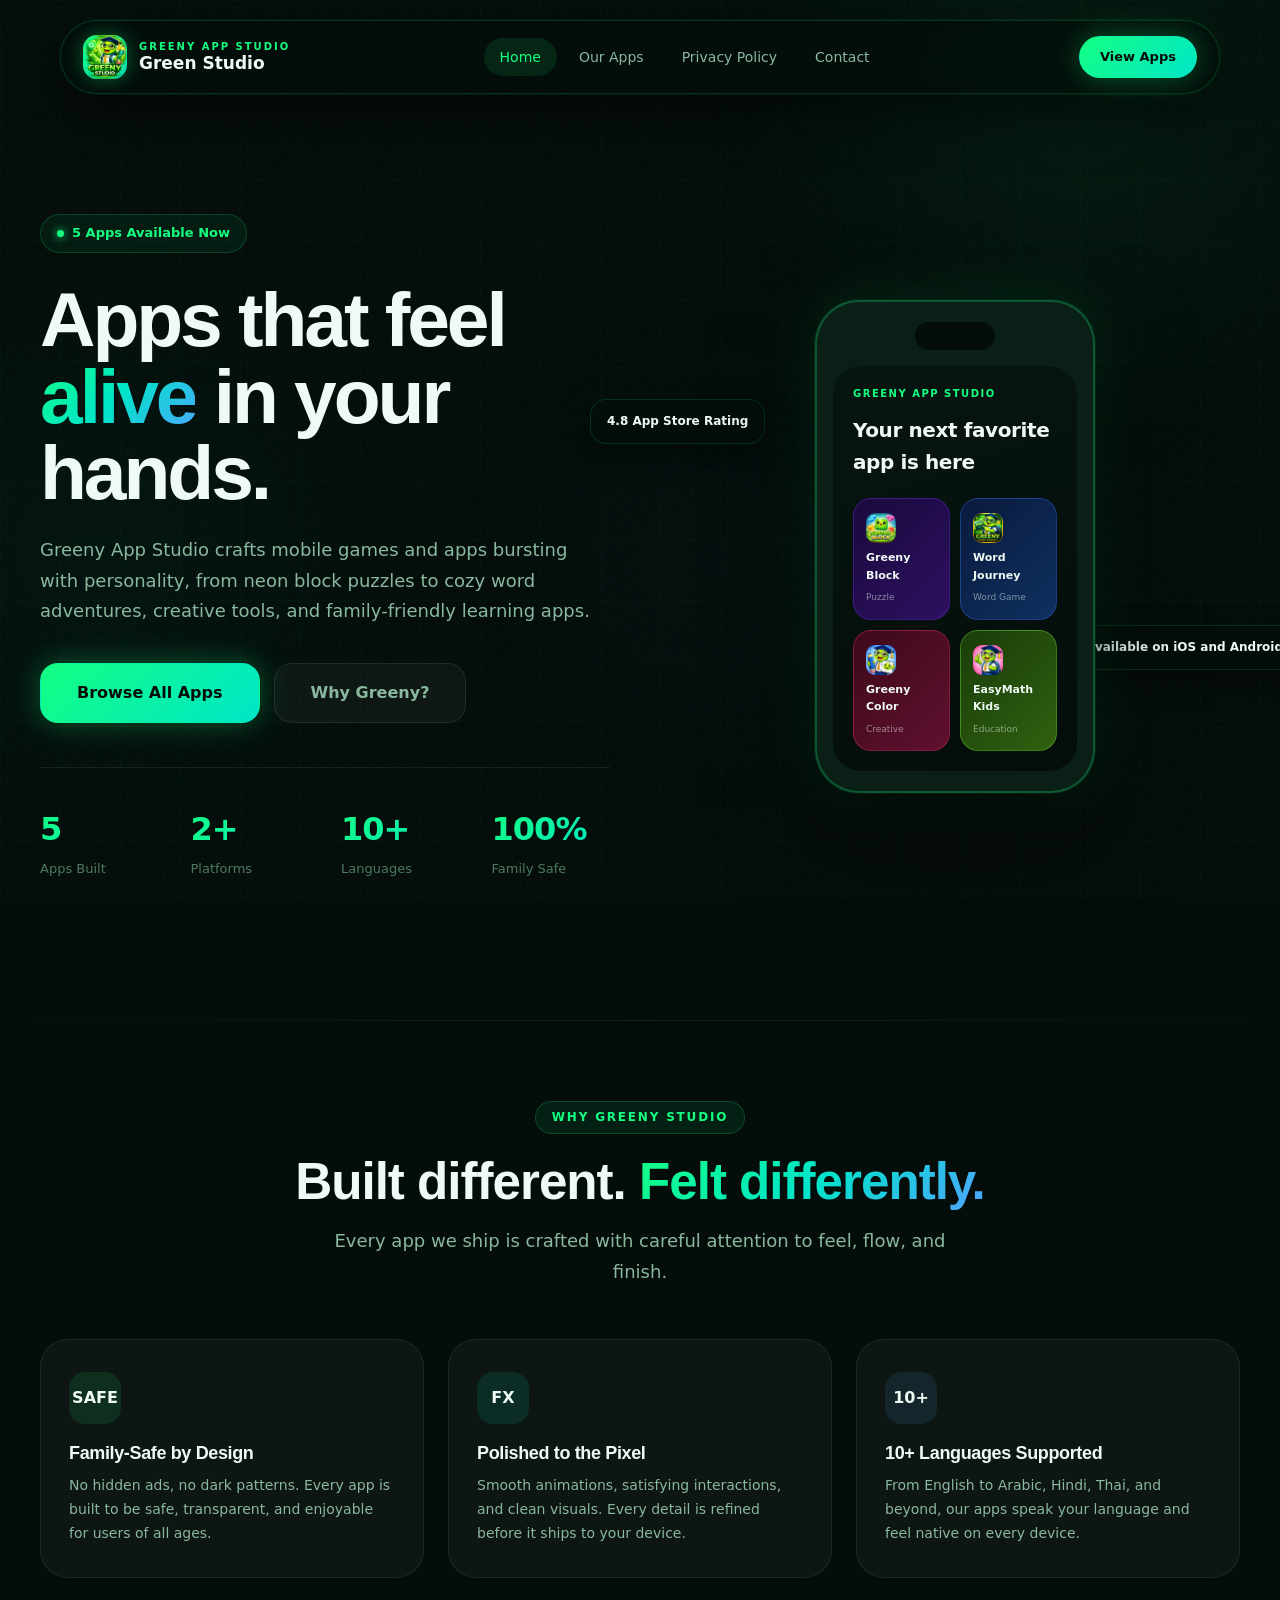
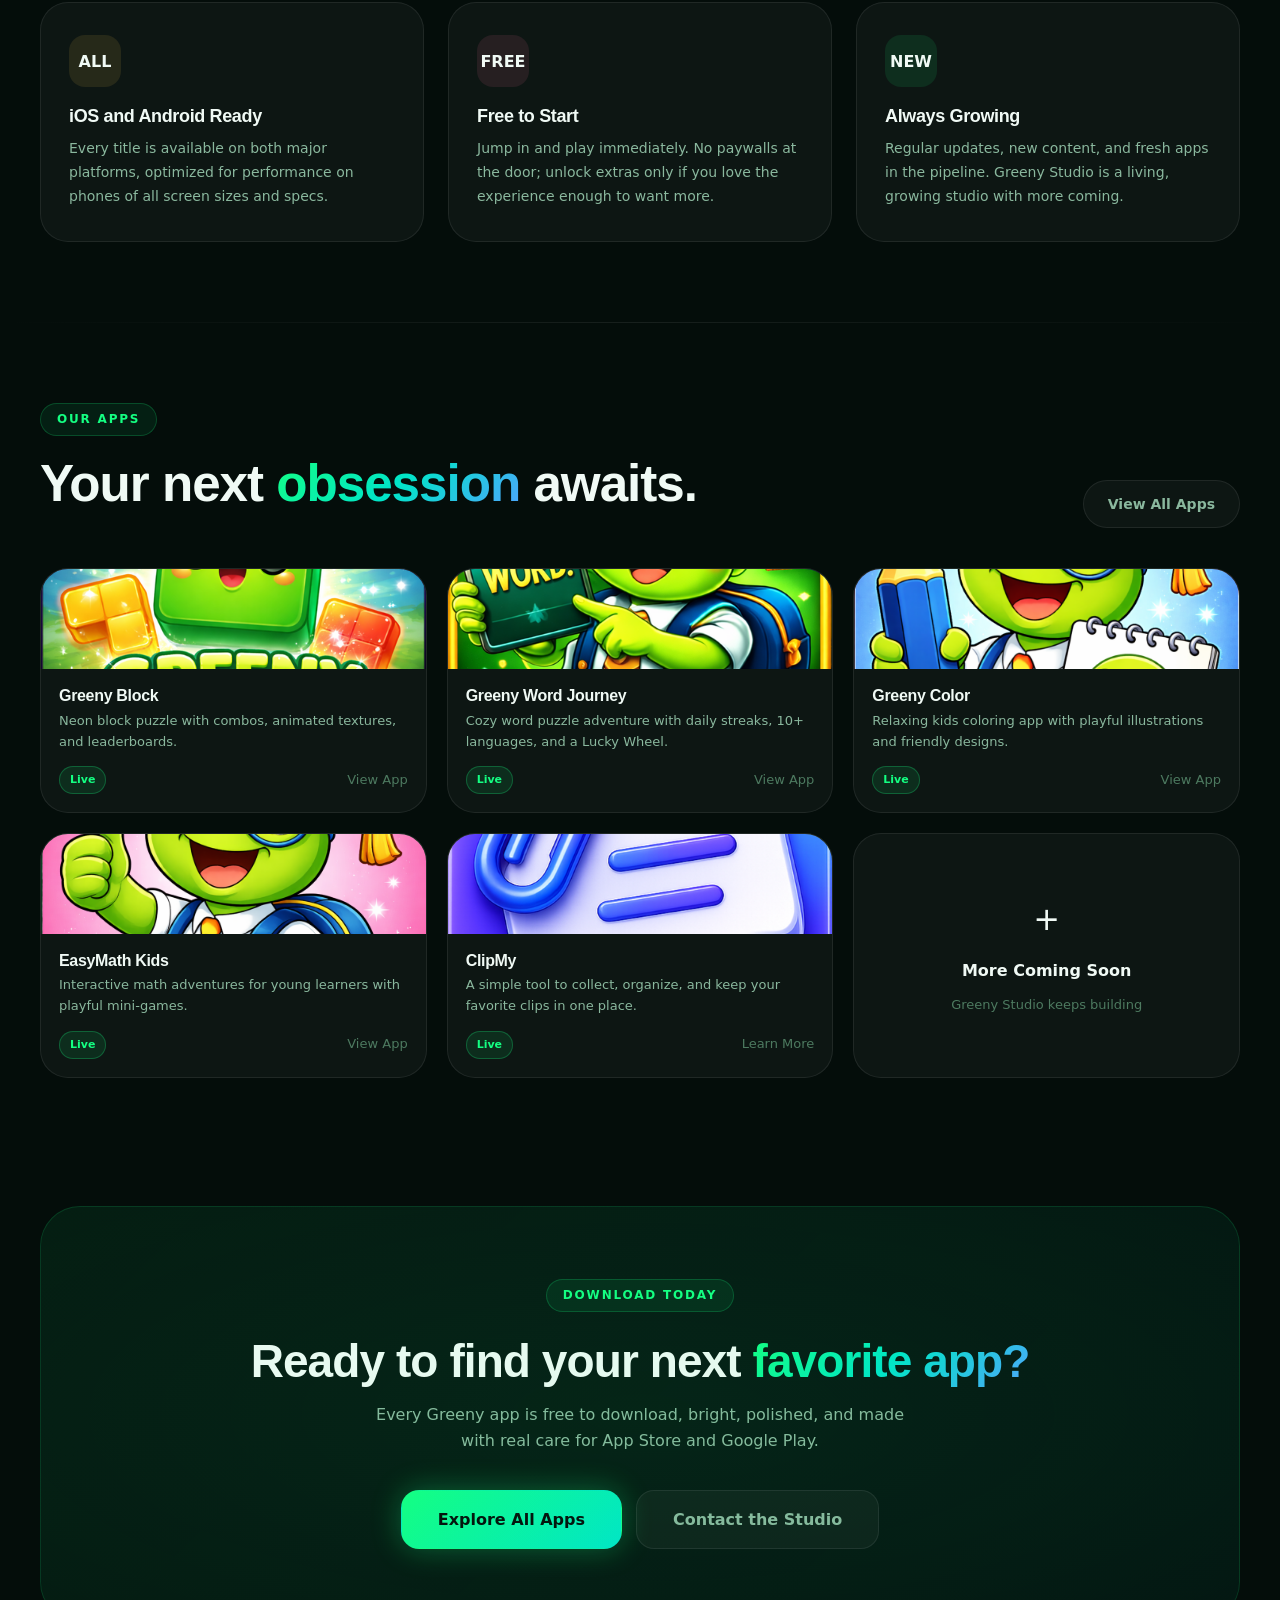
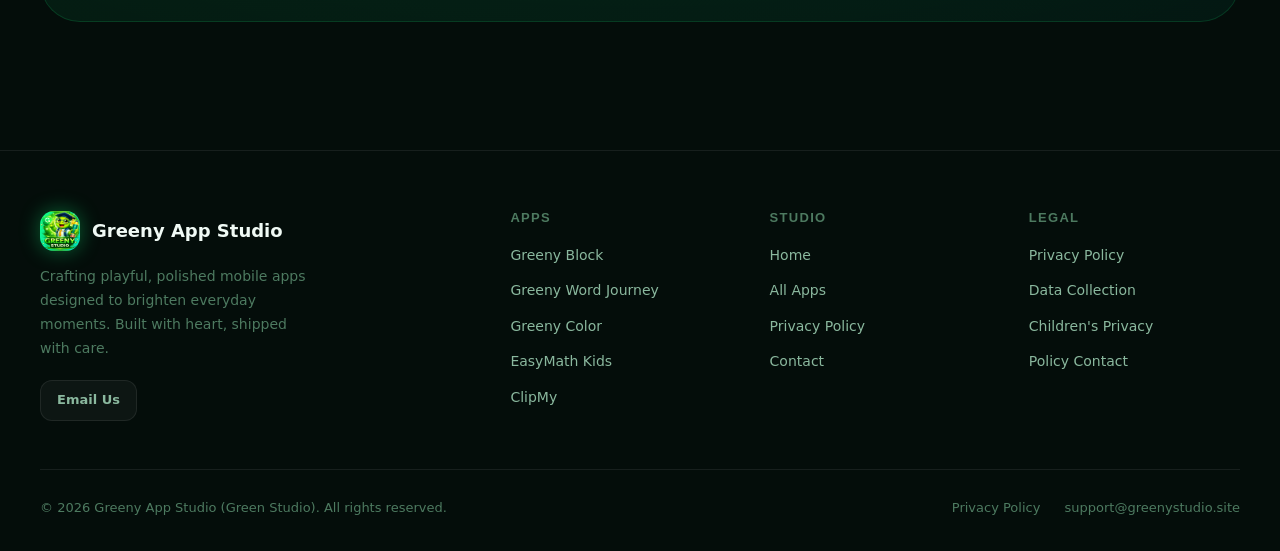
==== commit 81eba071: "push" ====
--- a/index.html
+++ b/index.html
@@ -146,7 +146,19 @@
       gap: 6px;
     }
 
-    .phone-tile-icon { font-size: 18px; font-weight: 700; }
+    .phone-tile-icon {
+      width: 30px;
+      height: 30px;
+      border-radius: 9px;
+      overflow: hidden;
+      display: block;
+    }
+    .phone-tile-icon img {
+      width: 100%;
+      height: 100%;
+      object-fit: cover;
+      display: block;
+    }
     .phone-tile-name { font-size: 11px; font-weight: 700; }
     .phone-tile-type { font-size: 9px; opacity: 0.5; }
 
@@ -253,10 +265,17 @@
       display: flex;
       align-items: center;
       justify-content: center;
-      font-size: 28px;
-      font-weight: 700;
       position: relative;
       overflow: hidden;
+    }
+
+    .app-mini-banner img {
+      width: 100%;
+      height: 100%;
+      object-fit: cover;
+      display: block;
+      position: relative;
+      z-index: 1;
     }
 
     .app-mini-banner::after {
@@ -394,22 +413,22 @@
                   <div class="phone-app-title">Your next favorite app is here</div>
                   <div class="phone-app-tiles">
                     <div class="phone-tile tile-block">
-                      <div class="phone-tile-icon">GB</div>
+                      <div class="phone-tile-icon"><img src="images/greenyblock.png" alt="Greeny Block icon" /></div>
                       <div class="phone-tile-name">Greeny Block</div>
                       <div class="phone-tile-type">Puzzle</div>
                     </div>
                     <div class="phone-tile tile-word">
-                      <div class="phone-tile-icon">GW</div>
+                      <div class="phone-tile-icon"><img src="images/greenywordjourney.png" alt="Greeny Word Journey icon" /></div>
                       <div class="phone-tile-name">Word Journey</div>
                       <div class="phone-tile-type">Word Game</div>
                     </div>
                     <div class="phone-tile tile-color">
-                      <div class="phone-tile-icon">GC</div>
+                      <div class="phone-tile-icon"><img src="images/greenycolor.png" alt="Greeny Color icon" /></div>
                       <div class="phone-tile-name">Greeny Color</div>
                       <div class="phone-tile-type">Creative</div>
                     </div>
                     <div class="phone-tile tile-math">
-                      <div class="phone-tile-icon">EM</div>
+                      <div class="phone-tile-icon"><img src="images/easymath.png" alt="EasyMath Kids icon" /></div>
                       <div class="phone-tile-name">EasyMath Kids</div>
                       <div class="phone-tile-type">Education</div>
                     </div>
@@ -480,7 +499,7 @@
 
         <div class="apps-row">
           <a href="apps.html#greeny-block" class="app-mini-card anim-fadeup anim-delay-1">
-            <div class="app-mini-banner banner-block">GB</div>
+            <div class="app-mini-banner banner-block"><img src="images/greenyblock.png" alt="Greeny Block icon" /></div>
             <div class="app-mini-body">
               <h3>Greeny Block</h3>
               <p>Neon block puzzle with combos, animated textures, and leaderboards.</p>
@@ -491,7 +510,7 @@
             </div>
           </a>
           <a href="apps.html#greeny-word" class="app-mini-card anim-fadeup anim-delay-2">
-            <div class="app-mini-banner banner-word">GW</div>
+            <div class="app-mini-banner banner-word"><img src="images/greenywordjourney.png" alt="Greeny Word Journey icon" /></div>
             <div class="app-mini-body">
               <h3>Greeny Word Journey</h3>
               <p>Cozy word puzzle adventure with daily streaks, 10+ languages, and a Lucky Wheel.</p>
@@ -502,7 +521,7 @@
             </div>
           </a>
           <a href="apps.html#greeny-color" class="app-mini-card anim-fadeup anim-delay-3">
-            <div class="app-mini-banner banner-color">GC</div>
+            <div class="app-mini-banner banner-color"><img src="images/greenycolor.png" alt="Greeny Color icon" /></div>
             <div class="app-mini-body">
               <h3>Greeny Color</h3>
               <p>Relaxing kids coloring app with playful illustrations and friendly designs.</p>
@@ -513,7 +532,7 @@
             </div>
           </a>
           <a href="apps.html#easymath" class="app-mini-card anim-fadeup anim-delay-1">
-            <div class="app-mini-banner banner-math">EM</div>
+            <div class="app-mini-banner banner-math"><img src="images/easymath.png" alt="EasyMath Kids icon" /></div>
             <div class="app-mini-body">
               <h3>EasyMath Kids</h3>
               <p>Interactive math adventures for young learners with playful mini-games.</p>
@@ -524,7 +543,7 @@
             </div>
           </a>
           <a href="apps.html#clipmy" class="app-mini-card anim-fadeup anim-delay-2">
-            <div class="app-mini-banner banner-memo">CM</div>
+            <div class="app-mini-banner banner-memo"><img src="images/ClipMy.png" alt="ClipMy icon" /></div>
             <div class="app-mini-body">
               <h3>ClipMy</h3>
               <p>A simple tool to collect, organize, and keep your favorite clips in one place.</p>
--- a/style.css
+++ b/style.css
@@ -146,6 +146,14 @@
   font-size: 22px;
   box-shadow: 0 0 20px rgba(20,255,130,0.35);
   flex-shrink: 0;
+  overflow: hidden;
+}
+
+.nav-logo img {
+  width: 100%;
+  height: 100%;
+  object-fit: cover;
+  display: block;
 }
 
 .nav-brand-text {
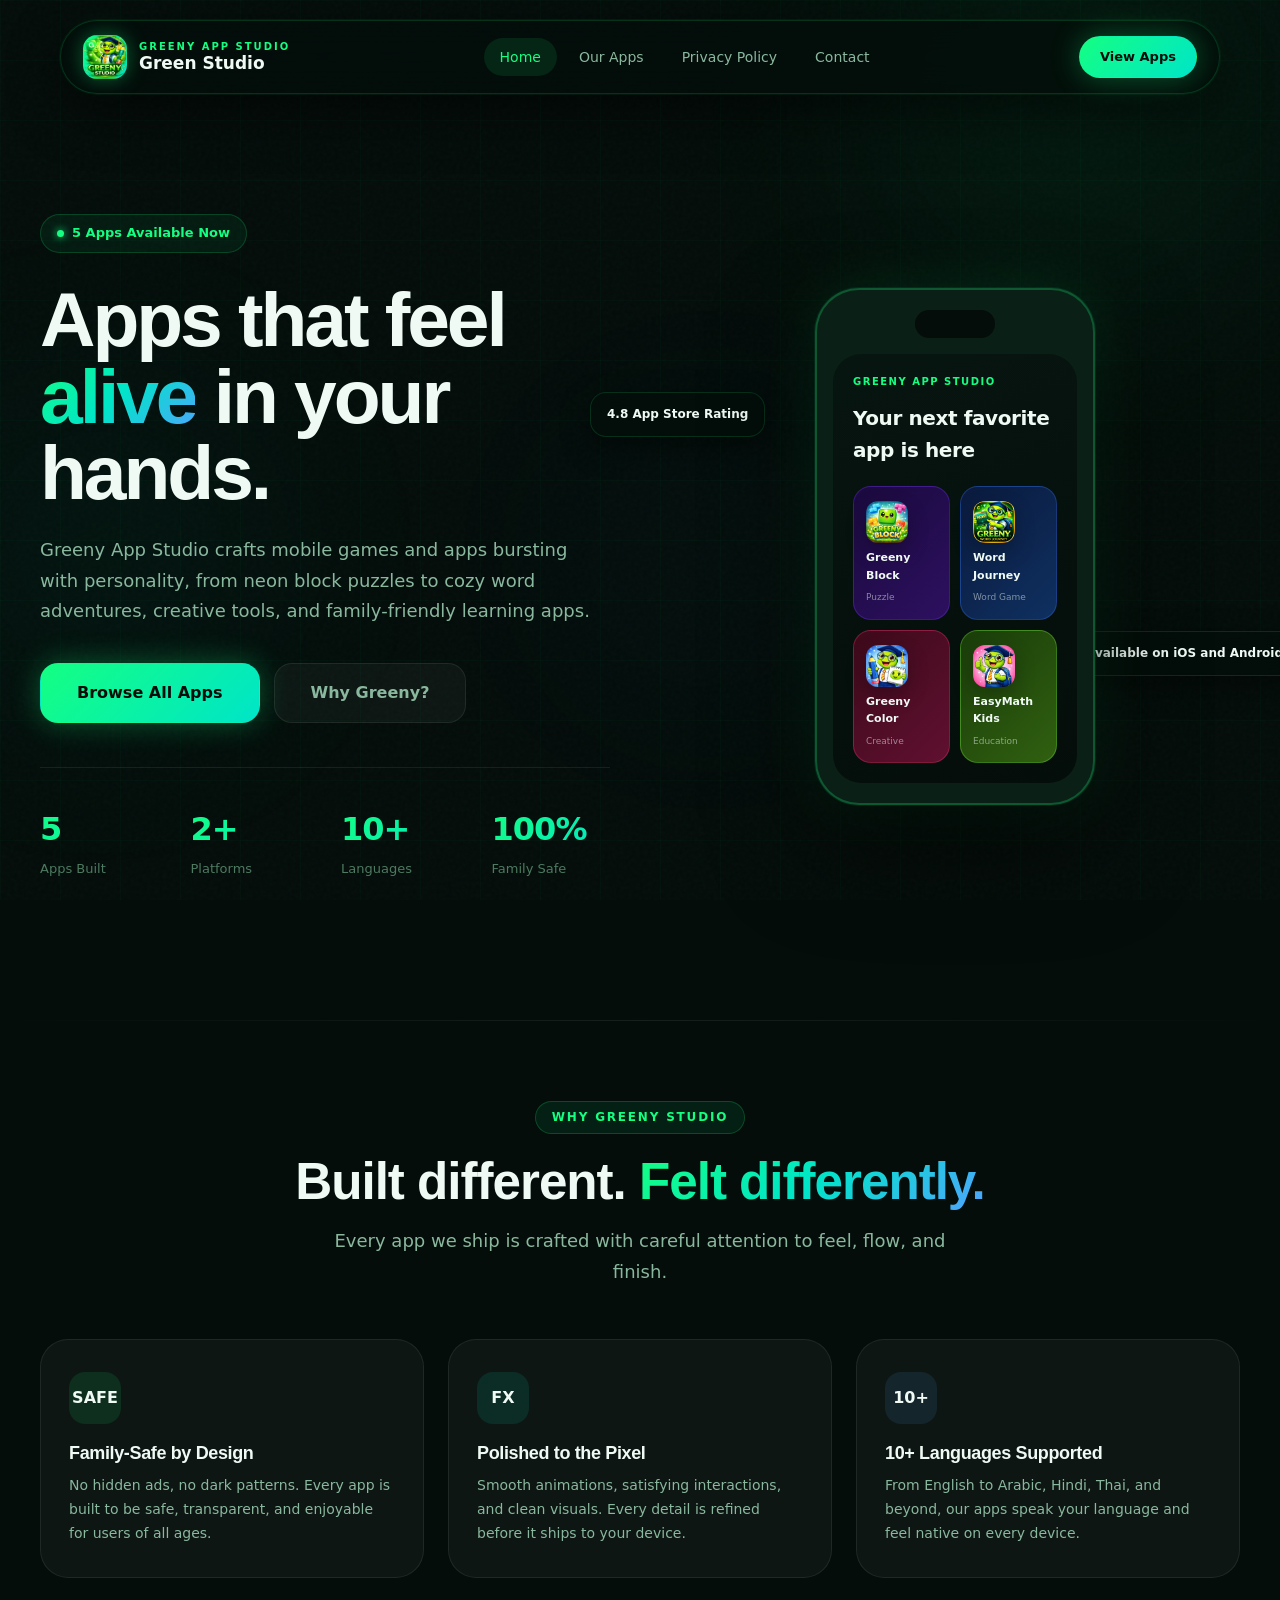
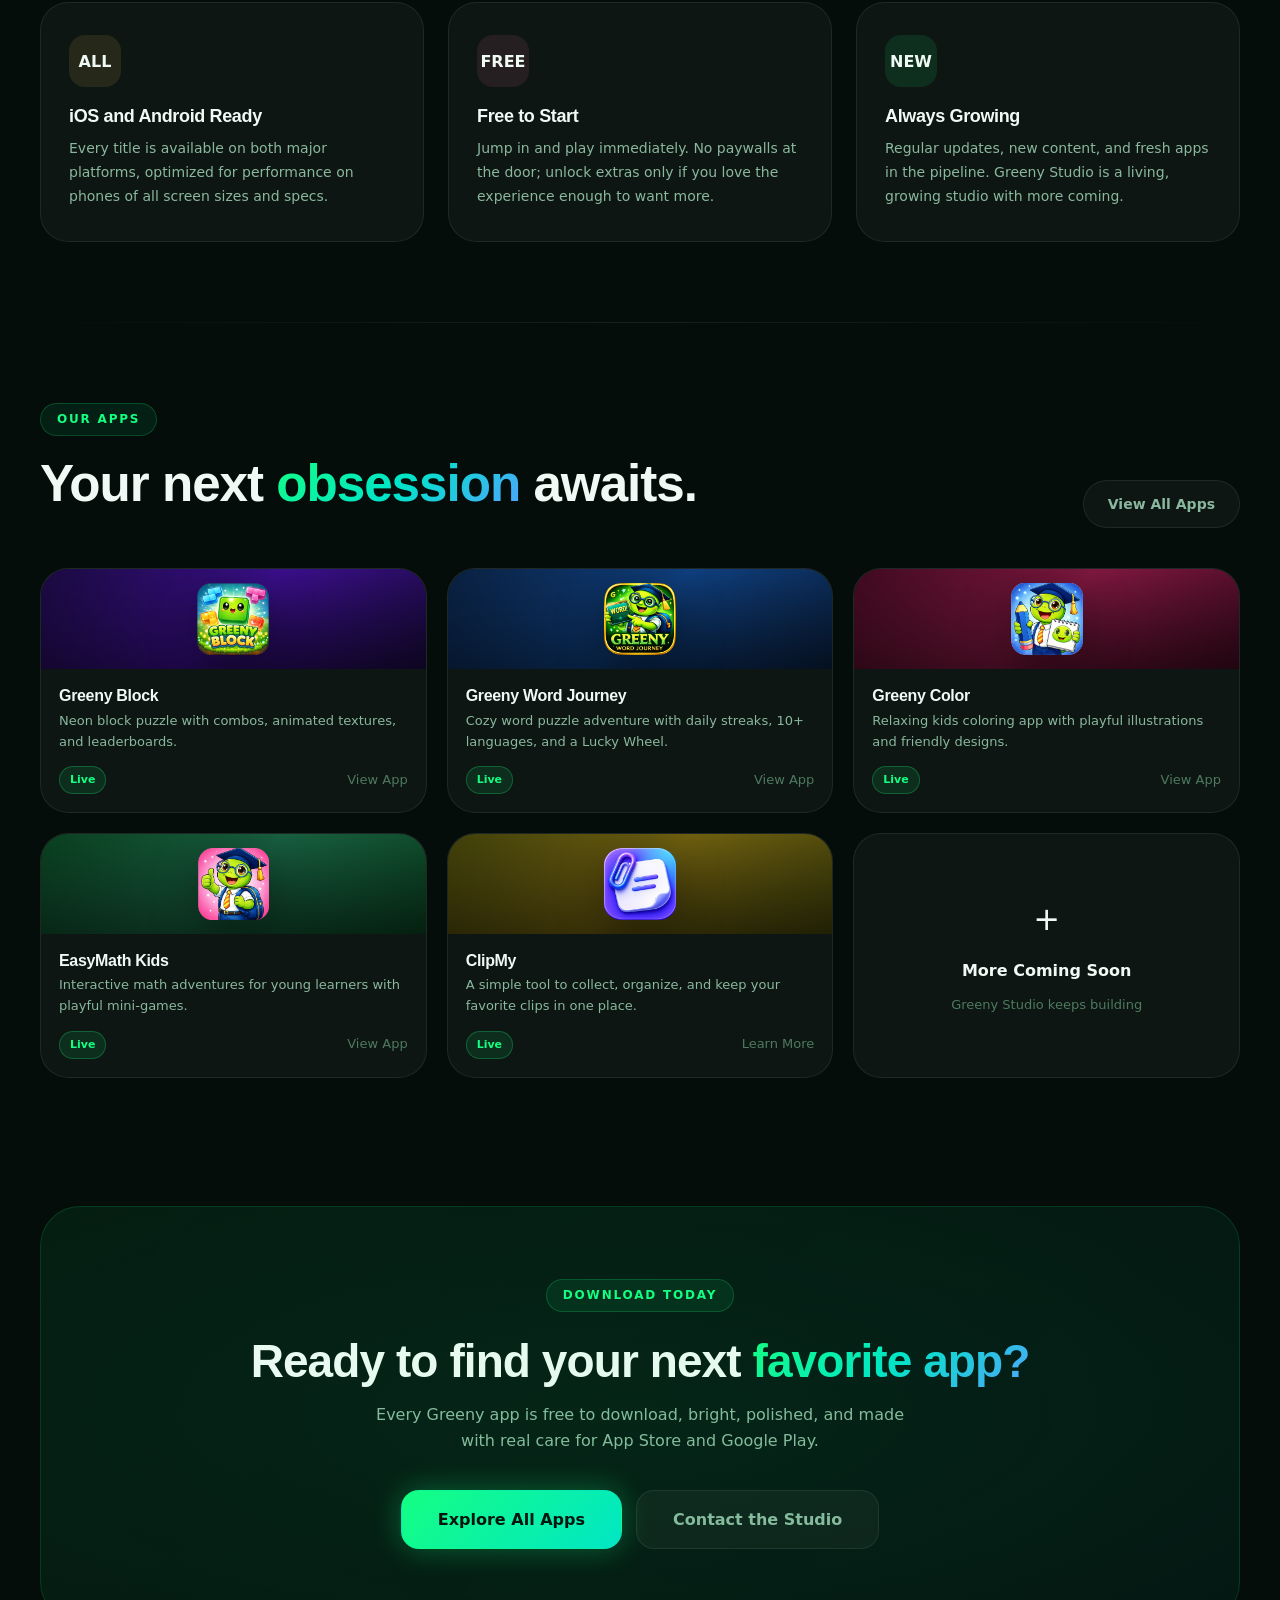
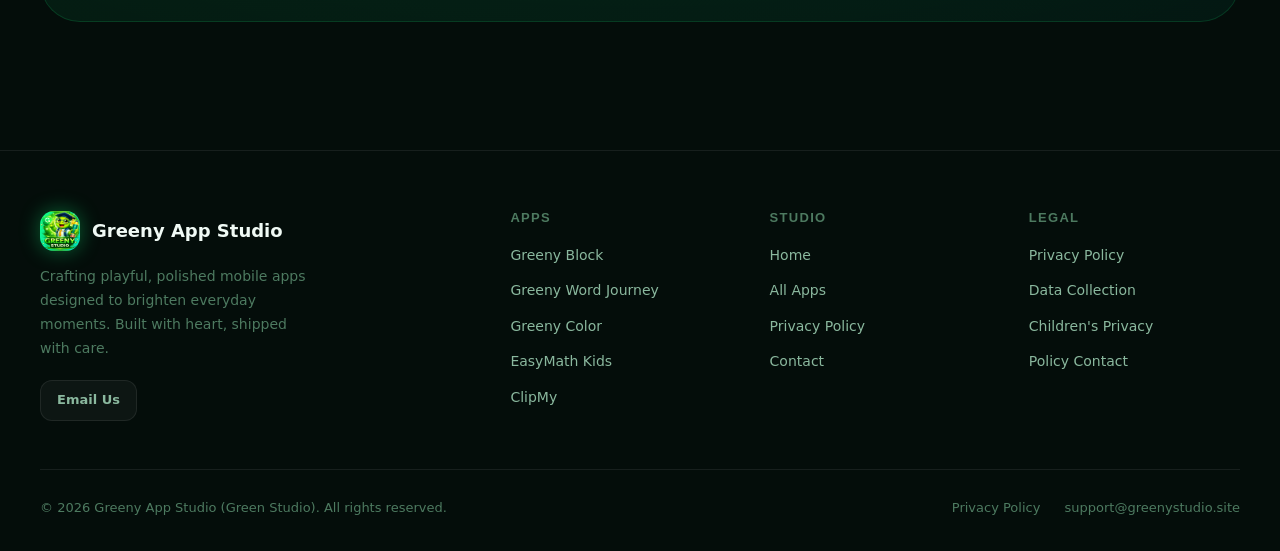
==== commit 2203eebd: "update" ====
--- a/index.html
+++ b/index.html
@@ -147,17 +147,19 @@
     }
 
     .phone-tile-icon {
-      width: 30px;
-      height: 30px;
-      border-radius: 9px;
+      width: 42px;
+      height: 42px;
+      border-radius: 12px;
       overflow: hidden;
       display: block;
+      box-shadow: 0 8px 20px rgba(0,0,0,0.25);
     }
     .phone-tile-icon img {
       width: 100%;
       height: 100%;
-      object-fit: cover;
+      object-fit: contain;
       display: block;
+      background: rgba(255,255,255,0.06);
     }
     .phone-tile-name { font-size: 11px; font-weight: 700; }
     .phone-tile-type { font-size: 9px; opacity: 0.5; }
@@ -270,12 +272,13 @@
     }
 
     .app-mini-banner img {
-      width: 100%;
-      height: 100%;
-      object-fit: cover;
+      width: 72px;
+      height: 72px;
+      object-fit: contain;
       display: block;
       position: relative;
       z-index: 1;
+      filter: drop-shadow(0 12px 24px rgba(0,0,0,0.35));
     }
 
     .app-mini-banner::after {
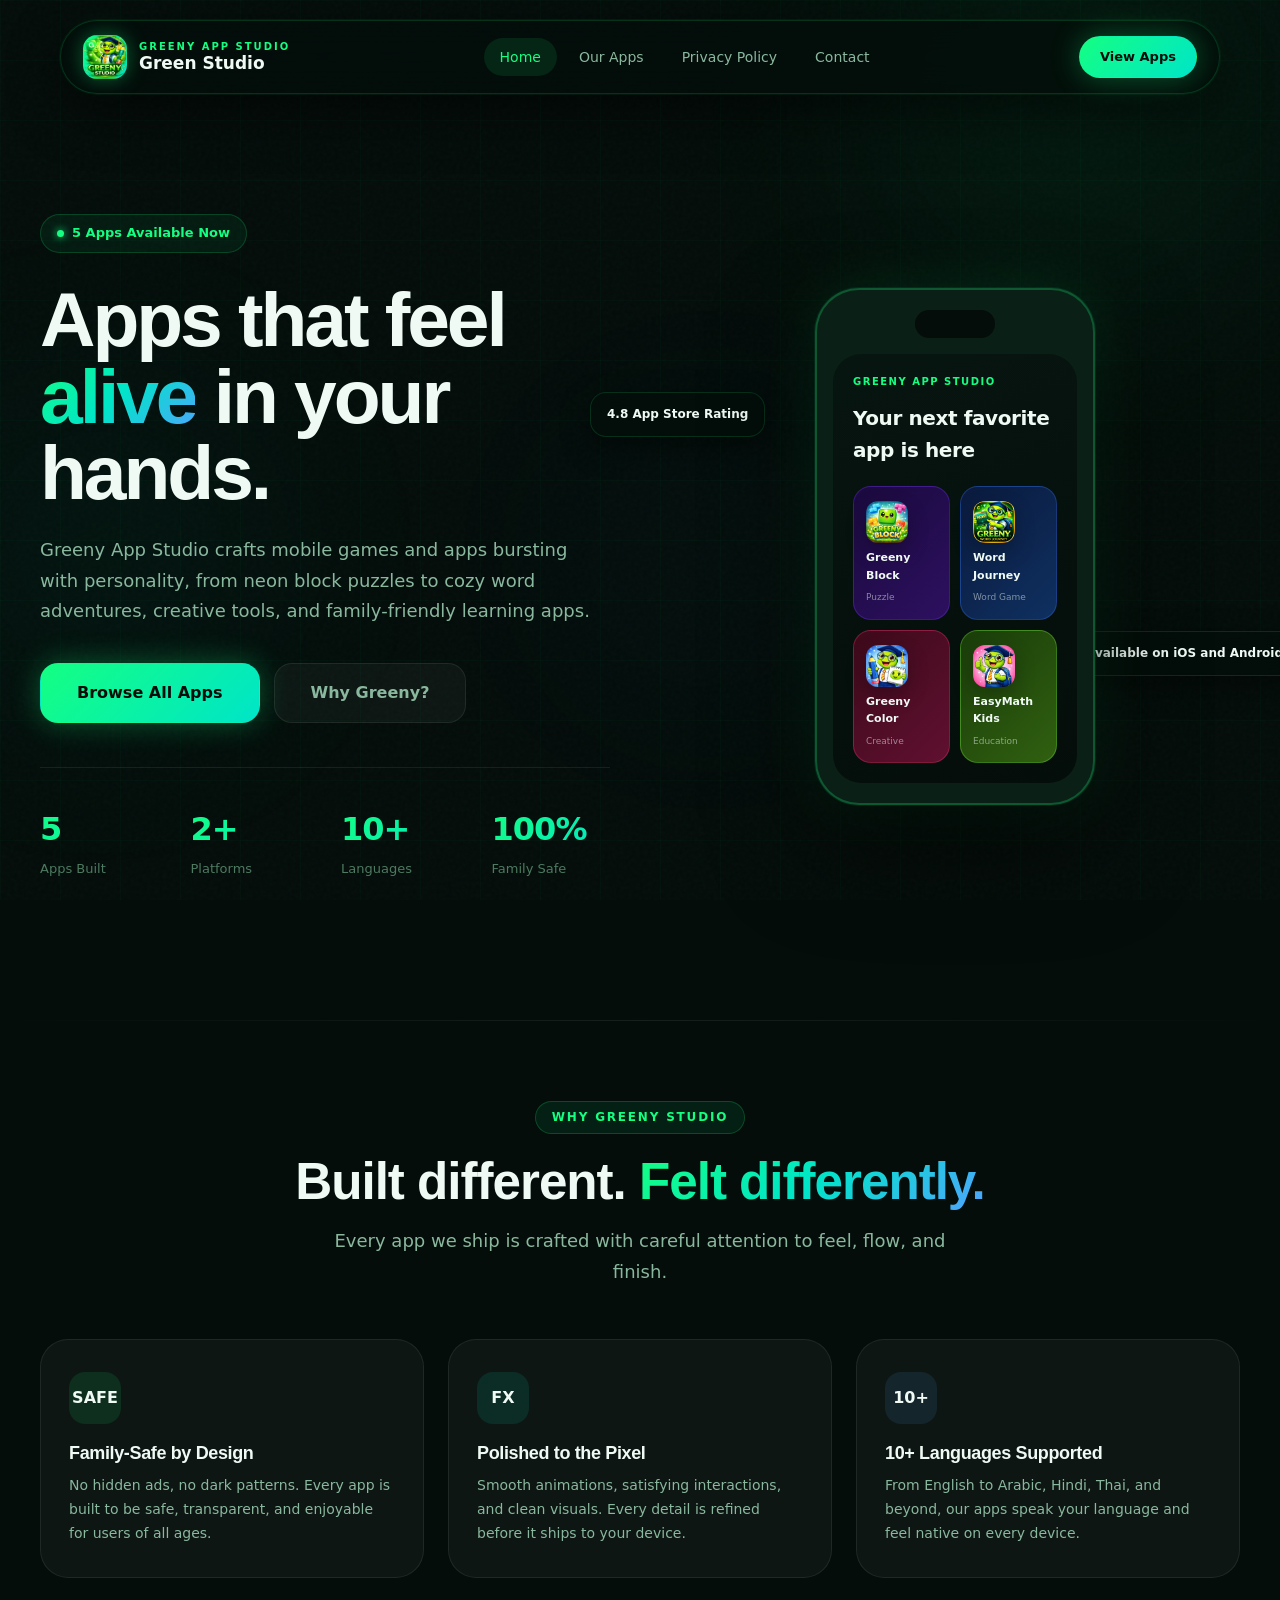
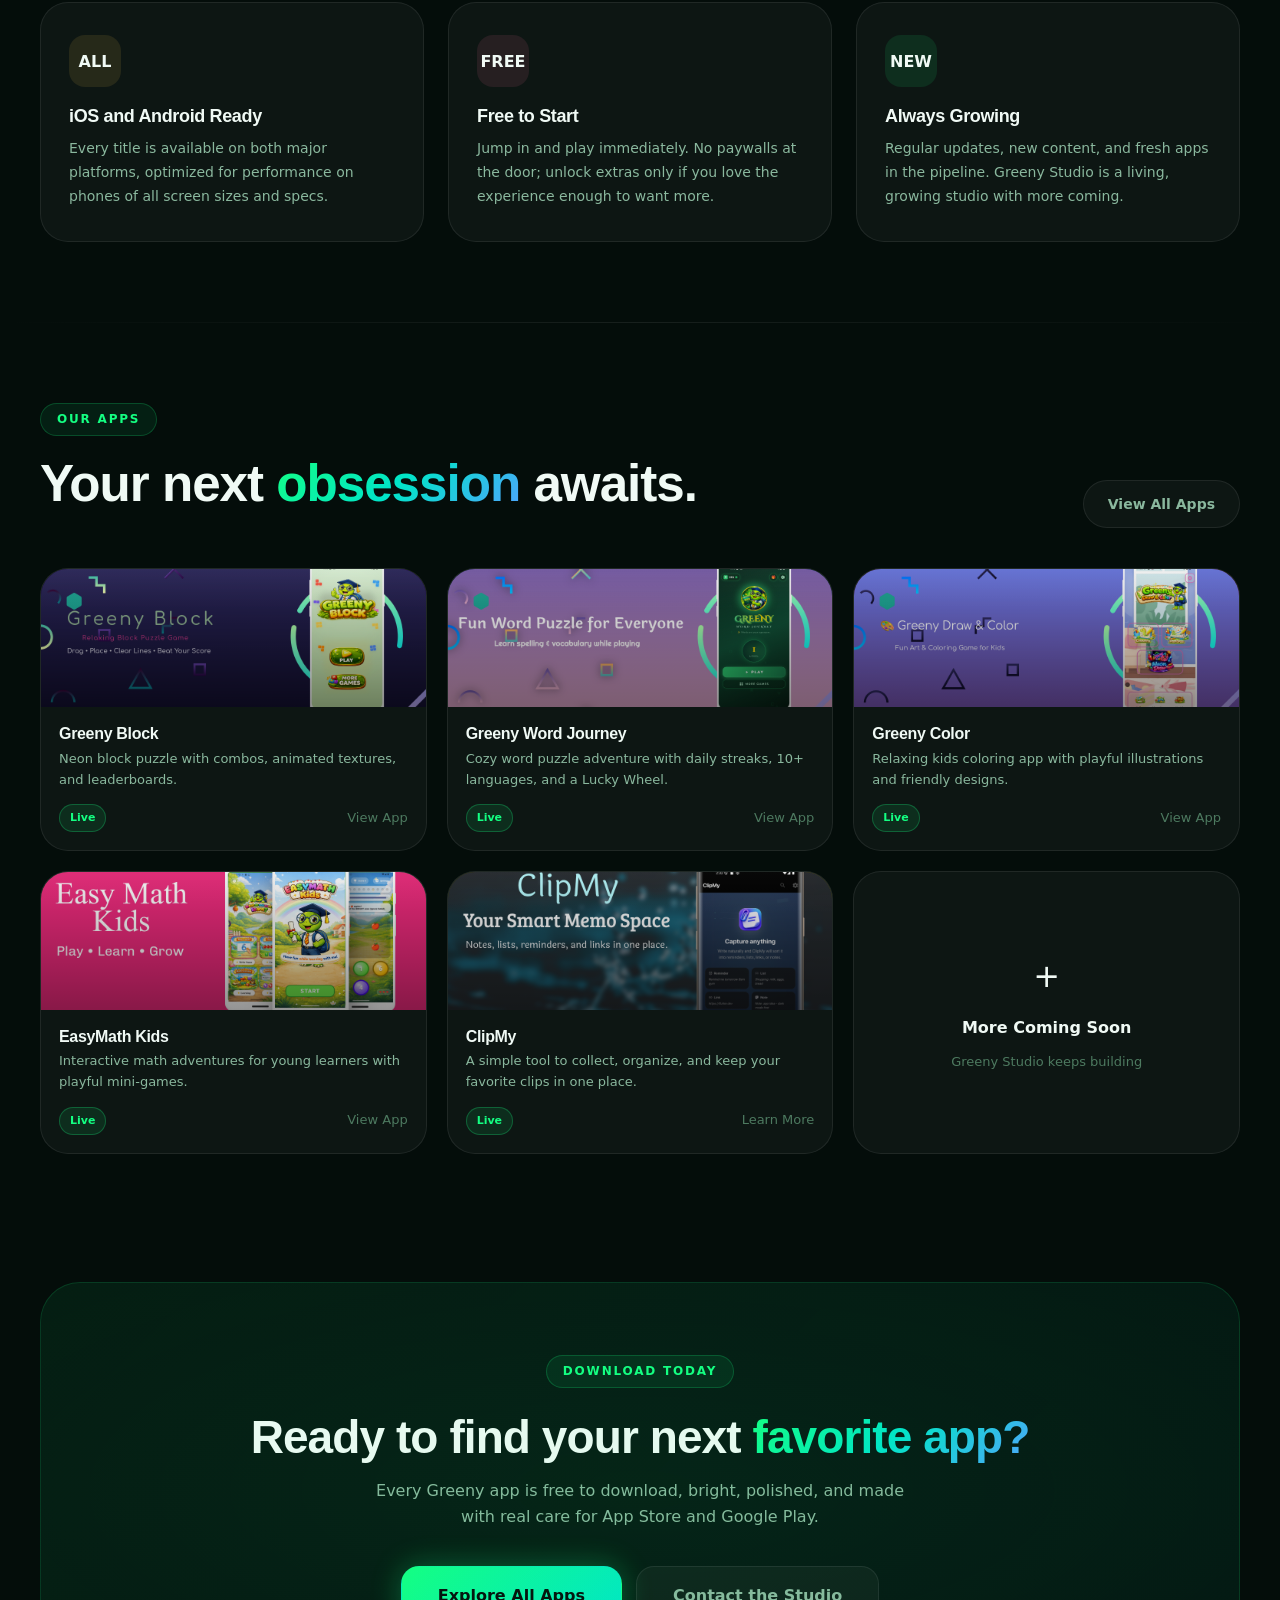
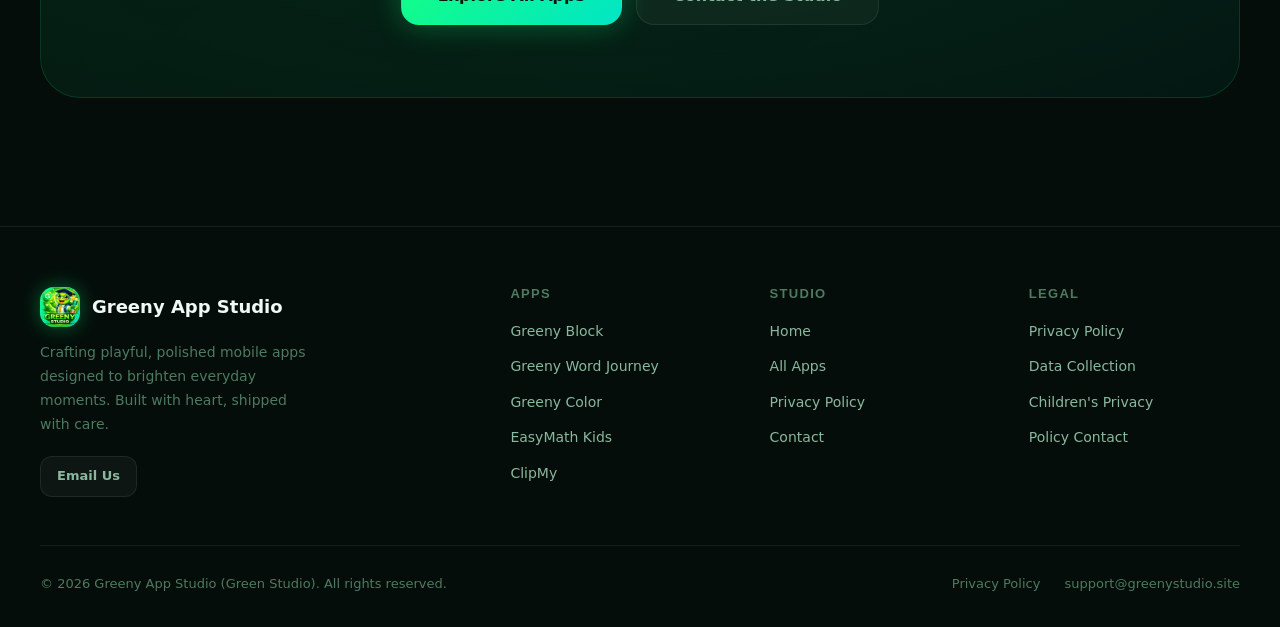
==== commit 902141df: "puch" ====
--- a/index.html
+++ b/index.html
@@ -263,29 +263,34 @@
     }
 
     .app-mini-banner {
-      height: 100px;
+      height: 138px;
       display: flex;
       align-items: center;
       justify-content: center;
       position: relative;
       overflow: hidden;
+      background: #08110d;
     }
 
     .app-mini-banner img {
-      width: 72px;
-      height: 72px;
-      object-fit: contain;
+      width: 100%;
+      height: 100%;
+      object-fit: cover;
       display: block;
-      position: relative;
+      position: absolute;
+      inset: 0;
       z-index: 1;
-      filter: drop-shadow(0 12px 24px rgba(0,0,0,0.35));
+      transform: scale(1.02);
     }
 
     .app-mini-banner::after {
       content: "";
       position: absolute;
       inset: 0;
-      background: linear-gradient(0deg, rgba(0,0,0,0.5), transparent);
+      z-index: 2;
+      background:
+        linear-gradient(180deg, rgba(255,255,255,0.03), transparent 30%),
+        linear-gradient(0deg, rgba(0,0,0,0.42), rgba(0,0,0,0.06));
     }
 
     .banner-block  { background: linear-gradient(135deg, #1a0a40, #3b0f8c, #1a0a40); }
@@ -502,7 +507,7 @@
 
         <div class="apps-row">
           <a href="apps.html#greeny-block" class="app-mini-card anim-fadeup anim-delay-1">
-            <div class="app-mini-banner banner-block"><img src="images/greenyblock.png" alt="Greeny Block icon" /></div>
+            <div class="app-mini-banner banner-block"><img src="images/greenyblockfeaturegraphic.png" alt="Greeny Block feature graphic" /></div>
             <div class="app-mini-body">
               <h3>Greeny Block</h3>
               <p>Neon block puzzle with combos, animated textures, and leaderboards.</p>
@@ -513,7 +518,7 @@
             </div>
           </a>
           <a href="apps.html#greeny-word" class="app-mini-card anim-fadeup anim-delay-2">
-            <div class="app-mini-banner banner-word"><img src="images/greenywordjourney.png" alt="Greeny Word Journey icon" /></div>
+            <div class="app-mini-banner banner-word"><img src="images/greenywordjourneyfeaturegraphic.png" alt="Greeny Word Journey feature graphic" /></div>
             <div class="app-mini-body">
               <h3>Greeny Word Journey</h3>
               <p>Cozy word puzzle adventure with daily streaks, 10+ languages, and a Lucky Wheel.</p>
@@ -524,7 +529,7 @@
             </div>
           </a>
           <a href="apps.html#greeny-color" class="app-mini-card anim-fadeup anim-delay-3">
-            <div class="app-mini-banner banner-color"><img src="images/greenycolor.png" alt="Greeny Color icon" /></div>
+            <div class="app-mini-banner banner-color"><img src="images/greenycolorfeaturegraphic.png" alt="Greeny Color feature graphic" /></div>
             <div class="app-mini-body">
               <h3>Greeny Color</h3>
               <p>Relaxing kids coloring app with playful illustrations and friendly designs.</p>
@@ -535,7 +540,7 @@
             </div>
           </a>
           <a href="apps.html#easymath" class="app-mini-card anim-fadeup anim-delay-1">
-            <div class="app-mini-banner banner-math"><img src="images/easymath.png" alt="EasyMath Kids icon" /></div>
+            <div class="app-mini-banner banner-math"><img src="images/easymathfeaturegraphic.png" alt="EasyMath Kids feature graphic" /></div>
             <div class="app-mini-body">
               <h3>EasyMath Kids</h3>
               <p>Interactive math adventures for young learners with playful mini-games.</p>
@@ -546,7 +551,7 @@
             </div>
           </a>
           <a href="apps.html#clipmy" class="app-mini-card anim-fadeup anim-delay-2">
-            <div class="app-mini-banner banner-memo"><img src="images/ClipMy.png" alt="ClipMy icon" /></div>
+            <div class="app-mini-banner banner-memo"><img src="images/clipmefeaturegraphic.png" alt="ClipMy feature graphic" /></div>
             <div class="app-mini-body">
               <h3>ClipMy</h3>
               <p>A simple tool to collect, organize, and keep your favorite clips in one place.</p>
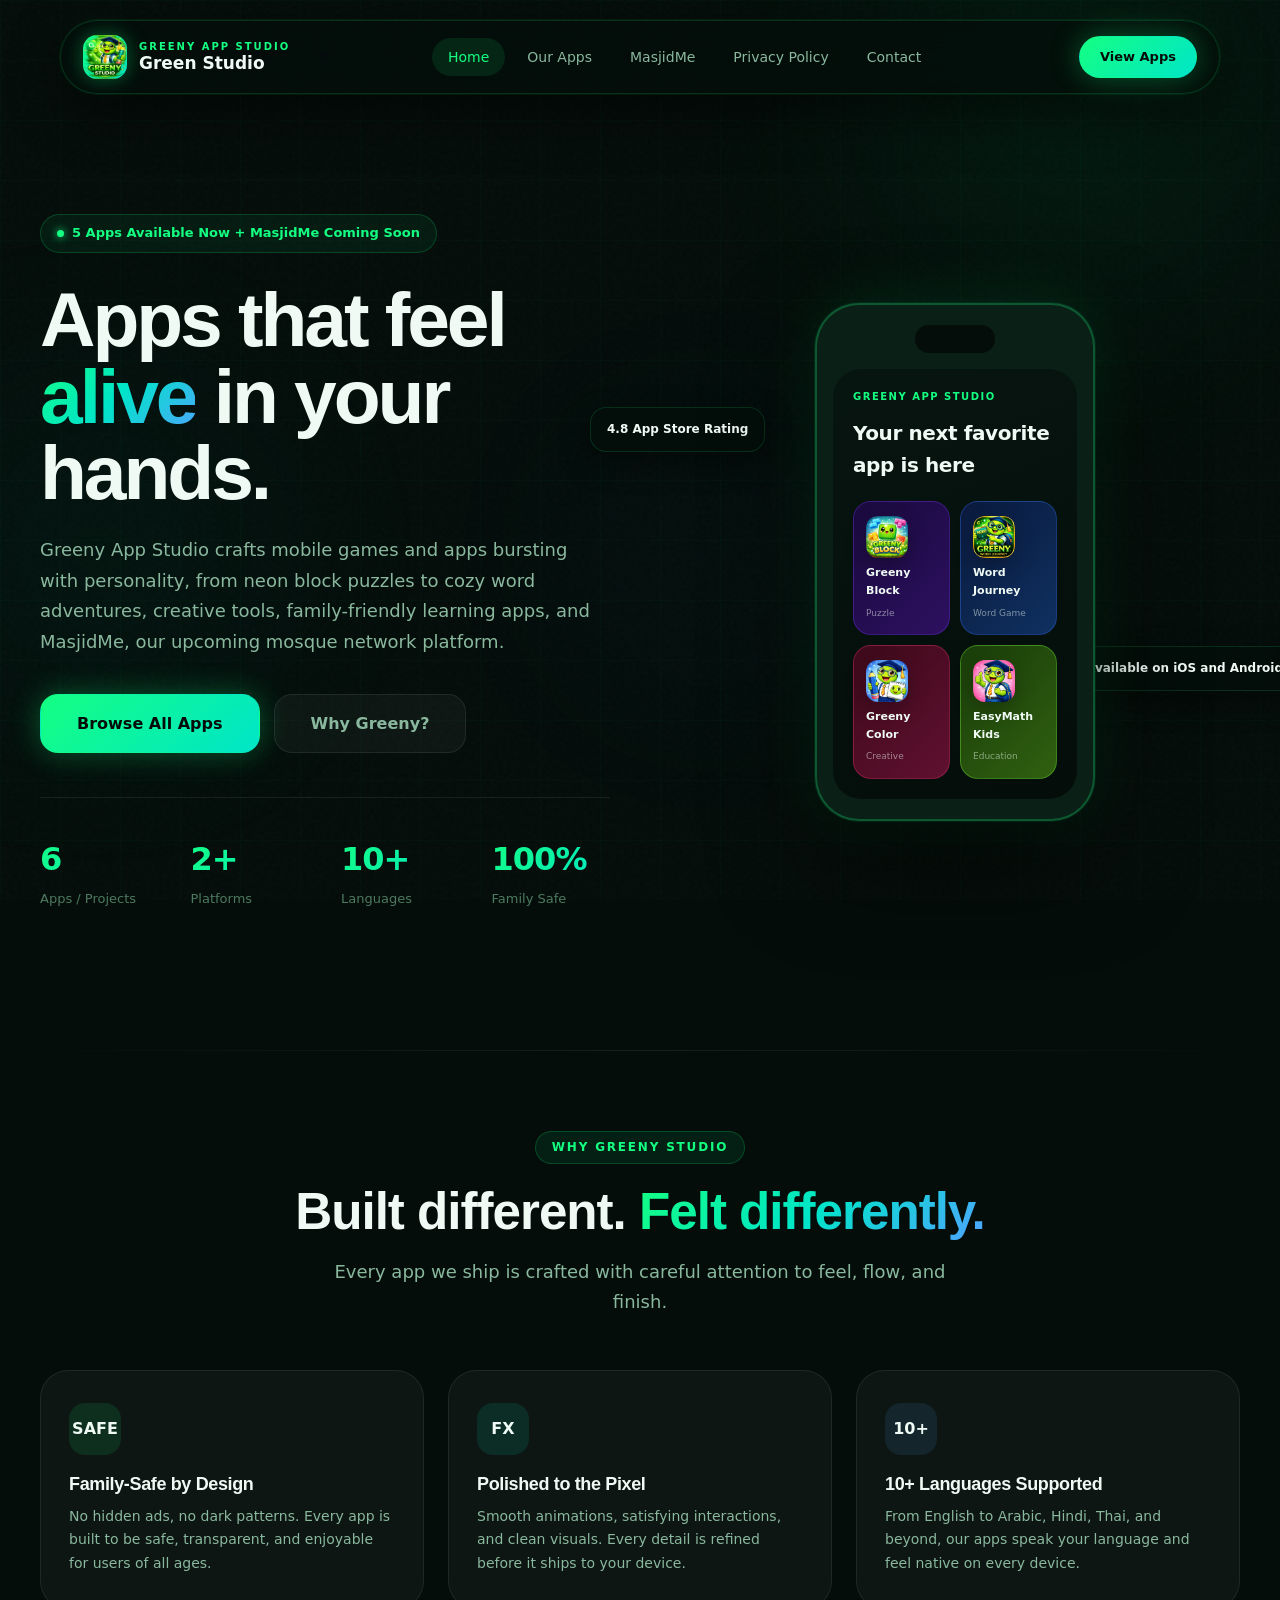
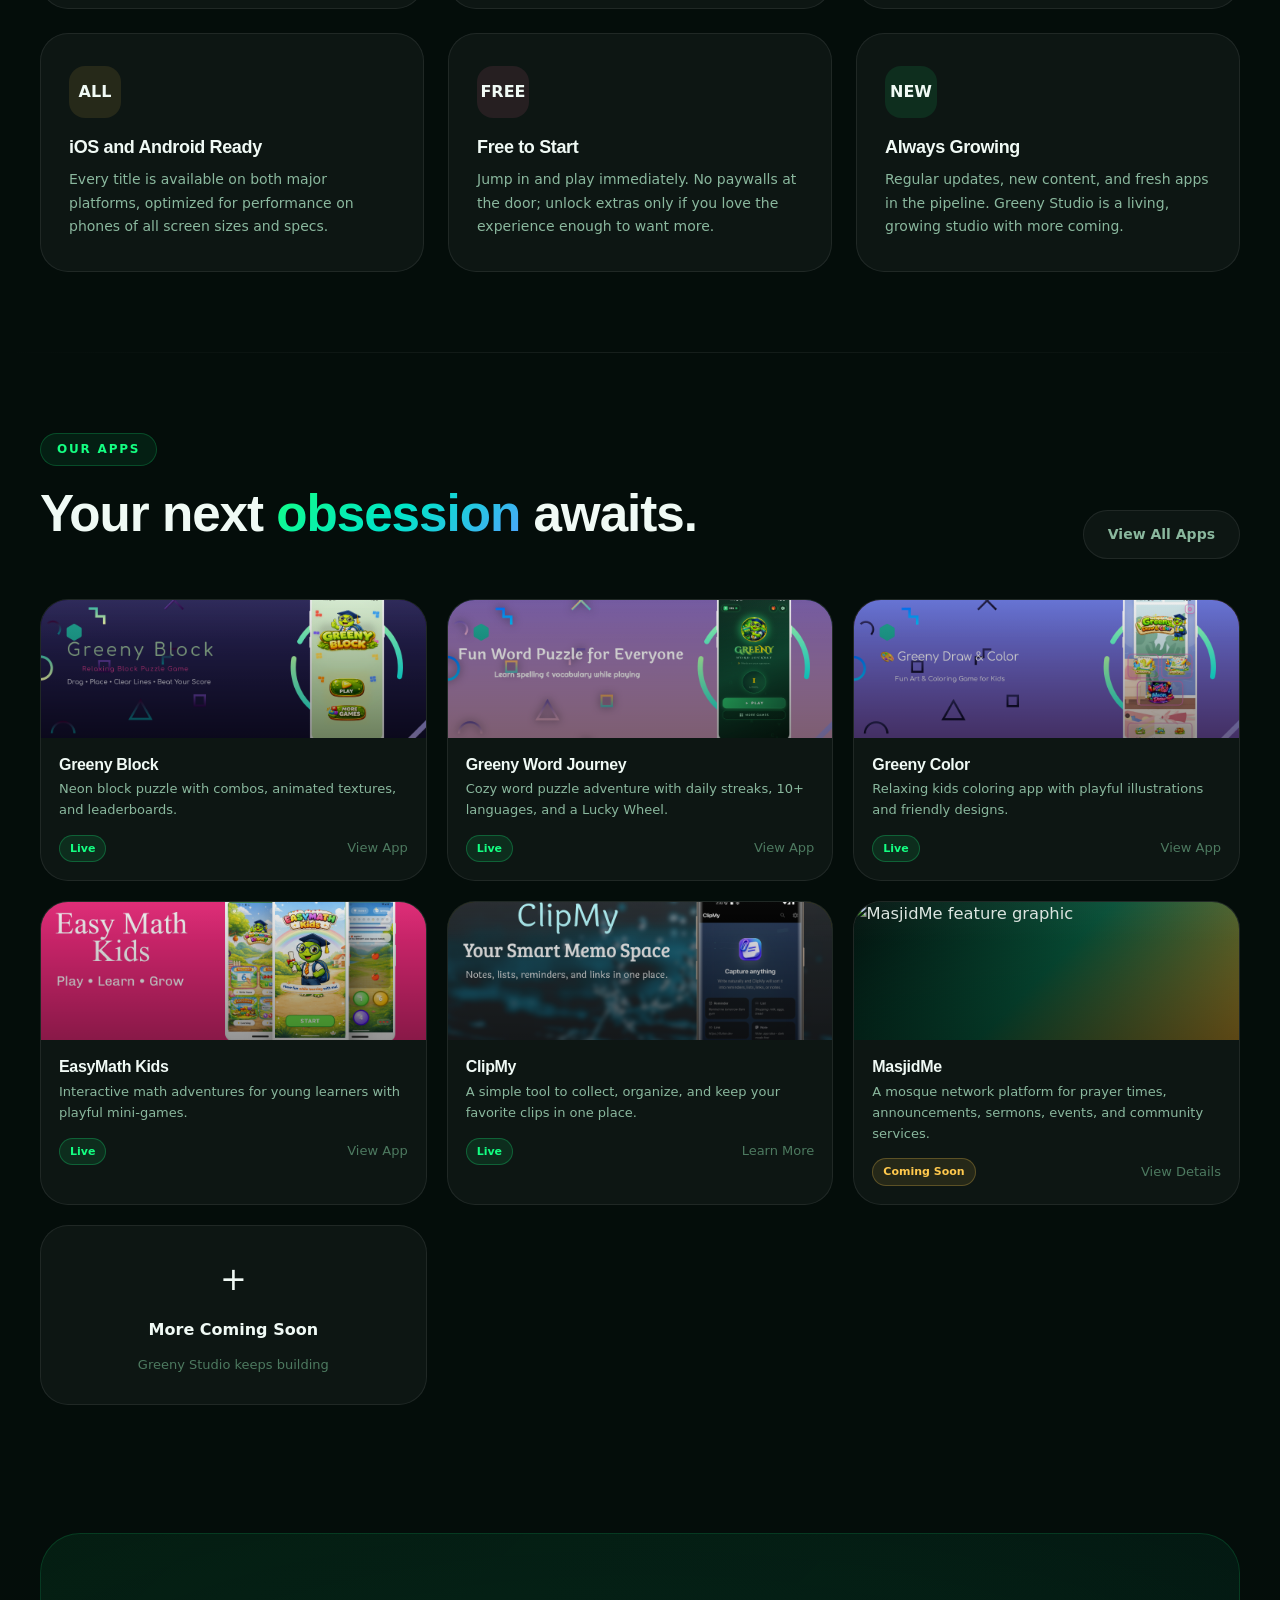
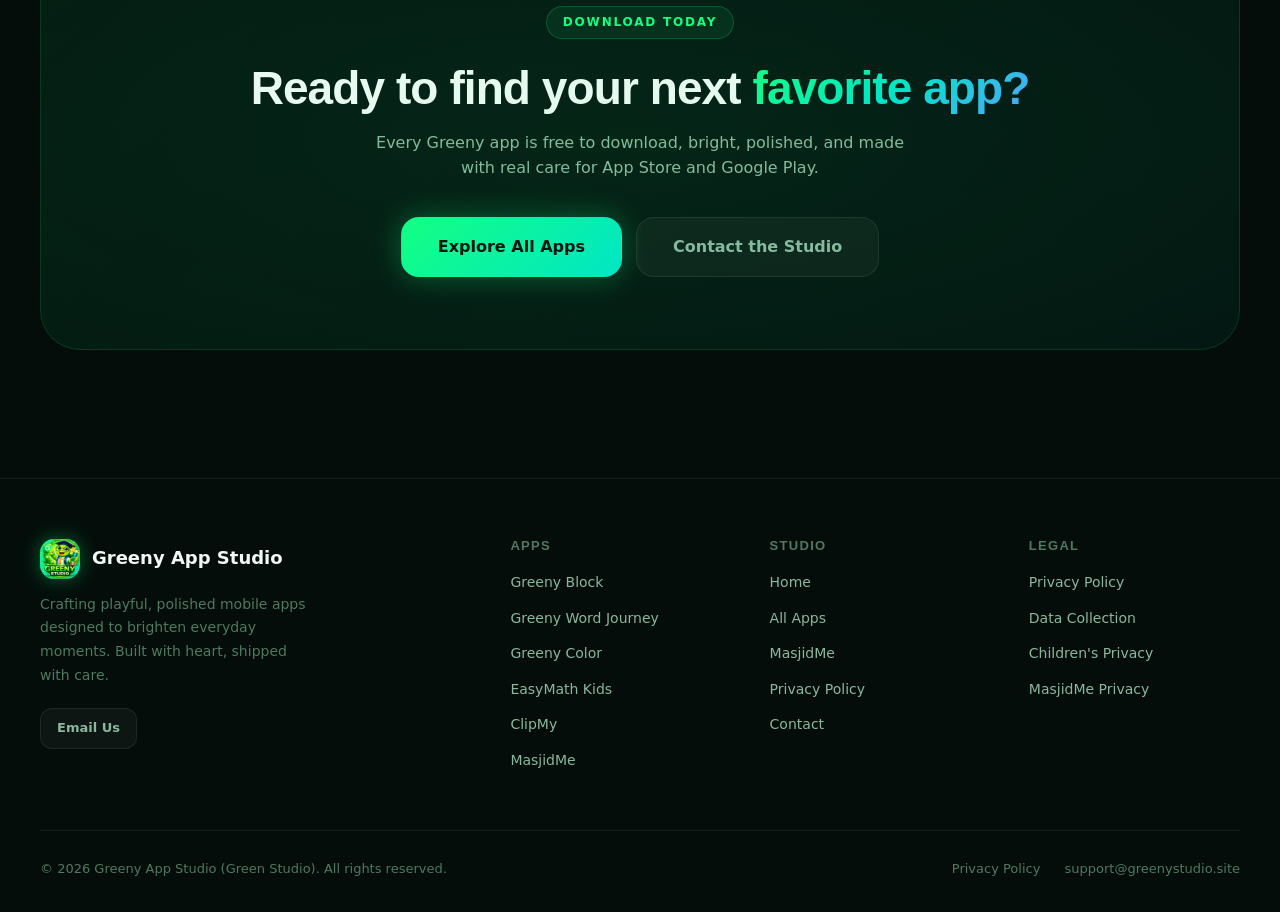
==== commit 54b8d82f: "test update" ====
--- a/index.html
+++ b/index.html
@@ -6,7 +6,7 @@
   <title>Greeny App Studio - Playful Mobile Apps</title>
   <meta
     name="description"
-    content="Greeny App Studio creates playful, polished mobile games and apps. Discover Greeny Block, Greeny Word Journey, Greeny Color, EasyMath Kids, and ClipMy."
+    content="Greeny App Studio creates playful, polished mobile games and apps. Discover Greeny Block, Greeny Word Journey, Greeny Color, EasyMath Kids, ClipMy, and MasjidMe."
   />
   <link rel="stylesheet" href="style.css" />
   <style>
@@ -298,6 +298,7 @@
     .banner-color  { background: linear-gradient(135deg, #400a20, #801840, #400a20); }
     .banner-math   { background: linear-gradient(135deg, #0a4020, #186040, #0a4020); }
     .banner-memo   { background: linear-gradient(135deg, #40400a, #706010, #40400a); }
+    .banner-masjid { background: linear-gradient(135deg, #03130f, #07543a, #9f7a23); }
 
     .app-mini-body { padding: 18px; }
     .app-mini-body h3 { font-size: 16px; margin-bottom: 6px; }
@@ -376,10 +377,10 @@
       <div class="wrap">
         <div class="hero">
           <div class="anim-fadeup">
-            <div class="hero-badge">5 Apps Available Now</div>
+            <div class="hero-badge">5 Apps Available Now + MasjidMe Coming Soon</div>
             <h1>Apps that feel <span class="gradient-text">alive</span> in your hands.</h1>
             <p class="lead">
-              Greeny App Studio crafts mobile games and apps bursting with personality, from neon block puzzles to cozy word adventures, creative tools, and family-friendly learning apps.
+              Greeny App Studio crafts mobile games and apps bursting with personality, from neon block puzzles to cozy word adventures, creative tools, family-friendly learning apps, and MasjidMe, our upcoming mosque network platform.
             </p>
             <div class="hero-buttons">
               <a href="apps.html" class="btn btn-primary btn-lg">Browse All Apps</a>
@@ -387,8 +388,8 @@
             </div>
             <div class="hero-stats">
               <div class="stat-item">
-                <div class="stat-num">5</div>
-                <div class="stat-label">Apps Built</div>
+                <div class="stat-num">6</div>
+                <div class="stat-label">Apps / Projects</div>
               </div>
               <div class="stat-item">
                 <div class="stat-num">2+</div>
@@ -561,6 +562,18 @@
               </div>
             </div>
           </a>
+
+          <a href="masjidme.html" class="app-mini-card anim-fadeup anim-delay-3">
+            <div class="app-mini-banner banner-masjid"><img src="images/masjidmefeaturegraphic.png" alt="MasjidMe feature graphic" /></div>
+            <div class="app-mini-body">
+              <h3>MasjidMe</h3>
+              <p>A mosque network platform for prayer times, announcements, sermons, events, and community services.</p>
+              <div class="app-mini-footer">
+                <span class="status-pill status-soon">Coming Soon</span>
+                <span class="view-link">View Details</span>
+              </div>
+            </div>
+          </a>
           <a href="apps.html" class="app-mini-card anim-fadeup anim-delay-3" style="display:flex;flex-direction:column;align-items:center;justify-content:center;min-height:180px;text-align:center;gap:12px;">
             <div style="font-size:32px;">+</div>
             <div style="font-size:16px;font-weight:700;">More Coming Soon</div>
